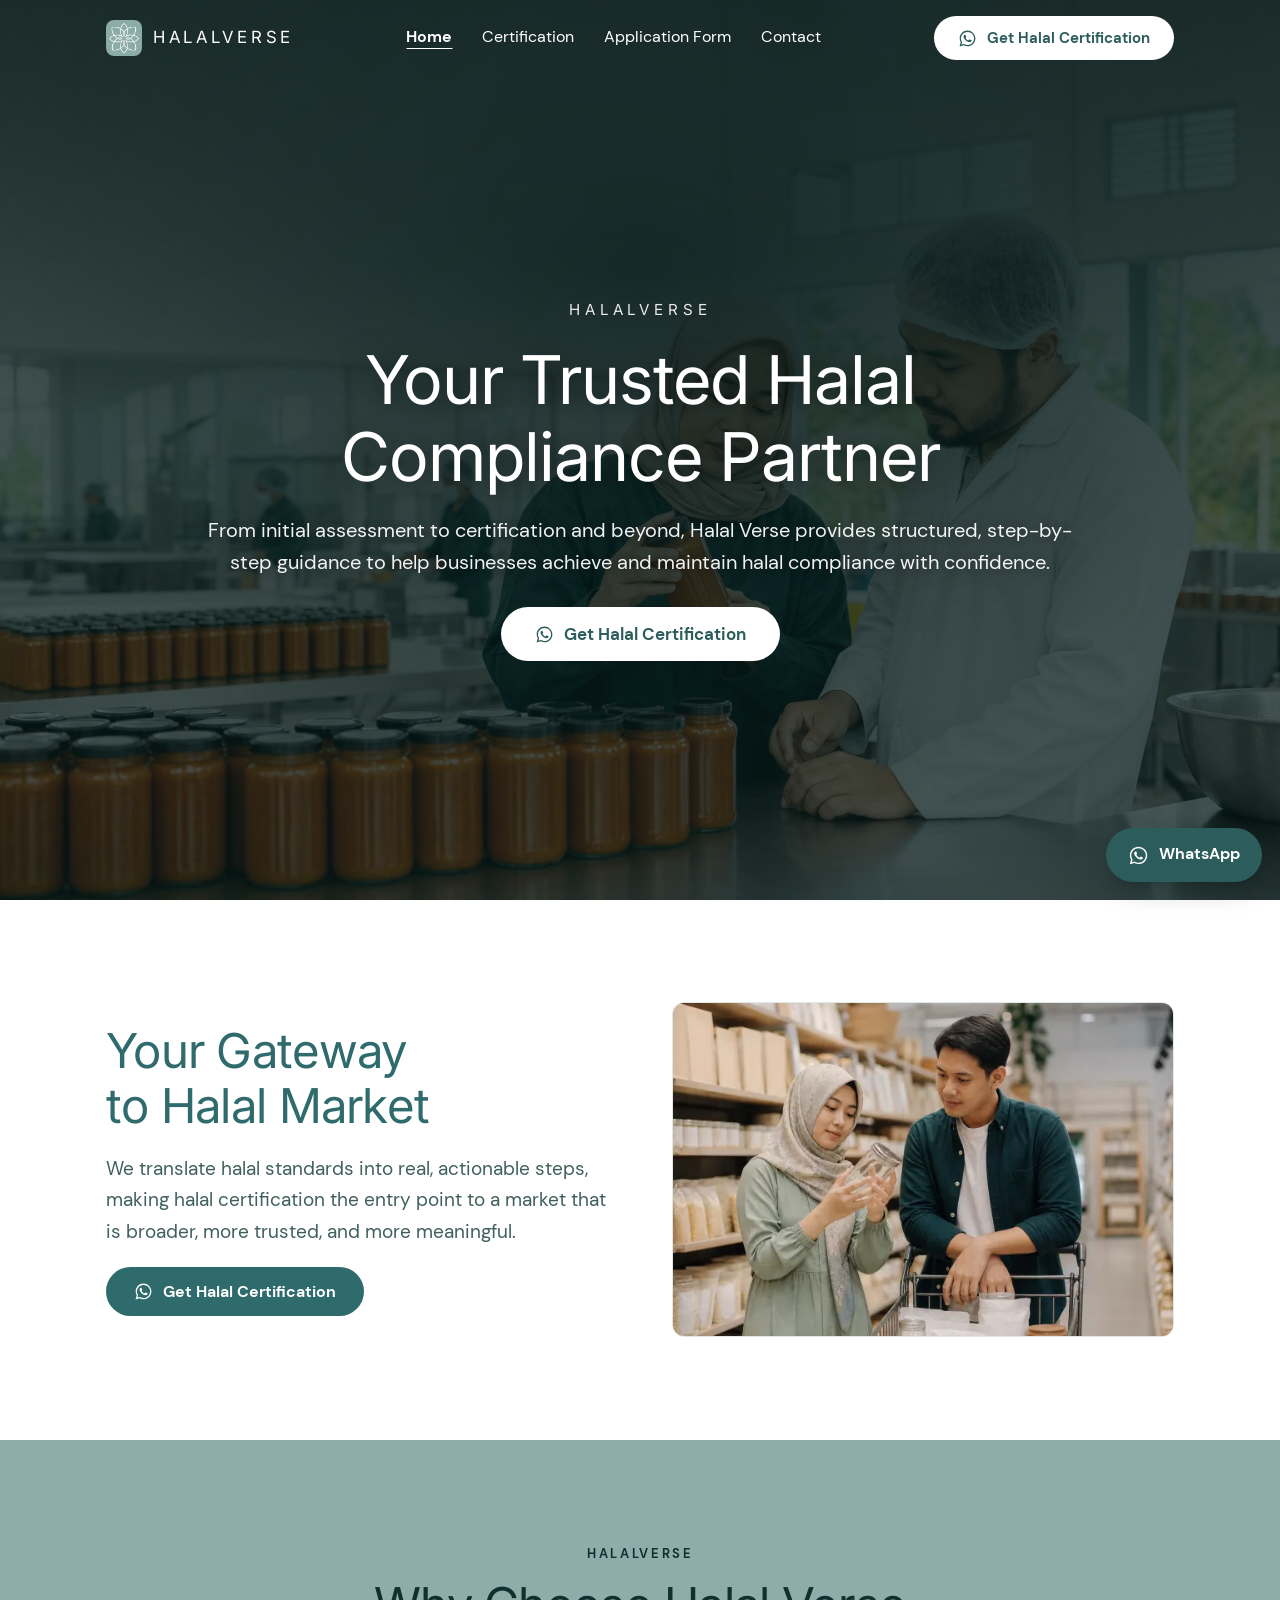
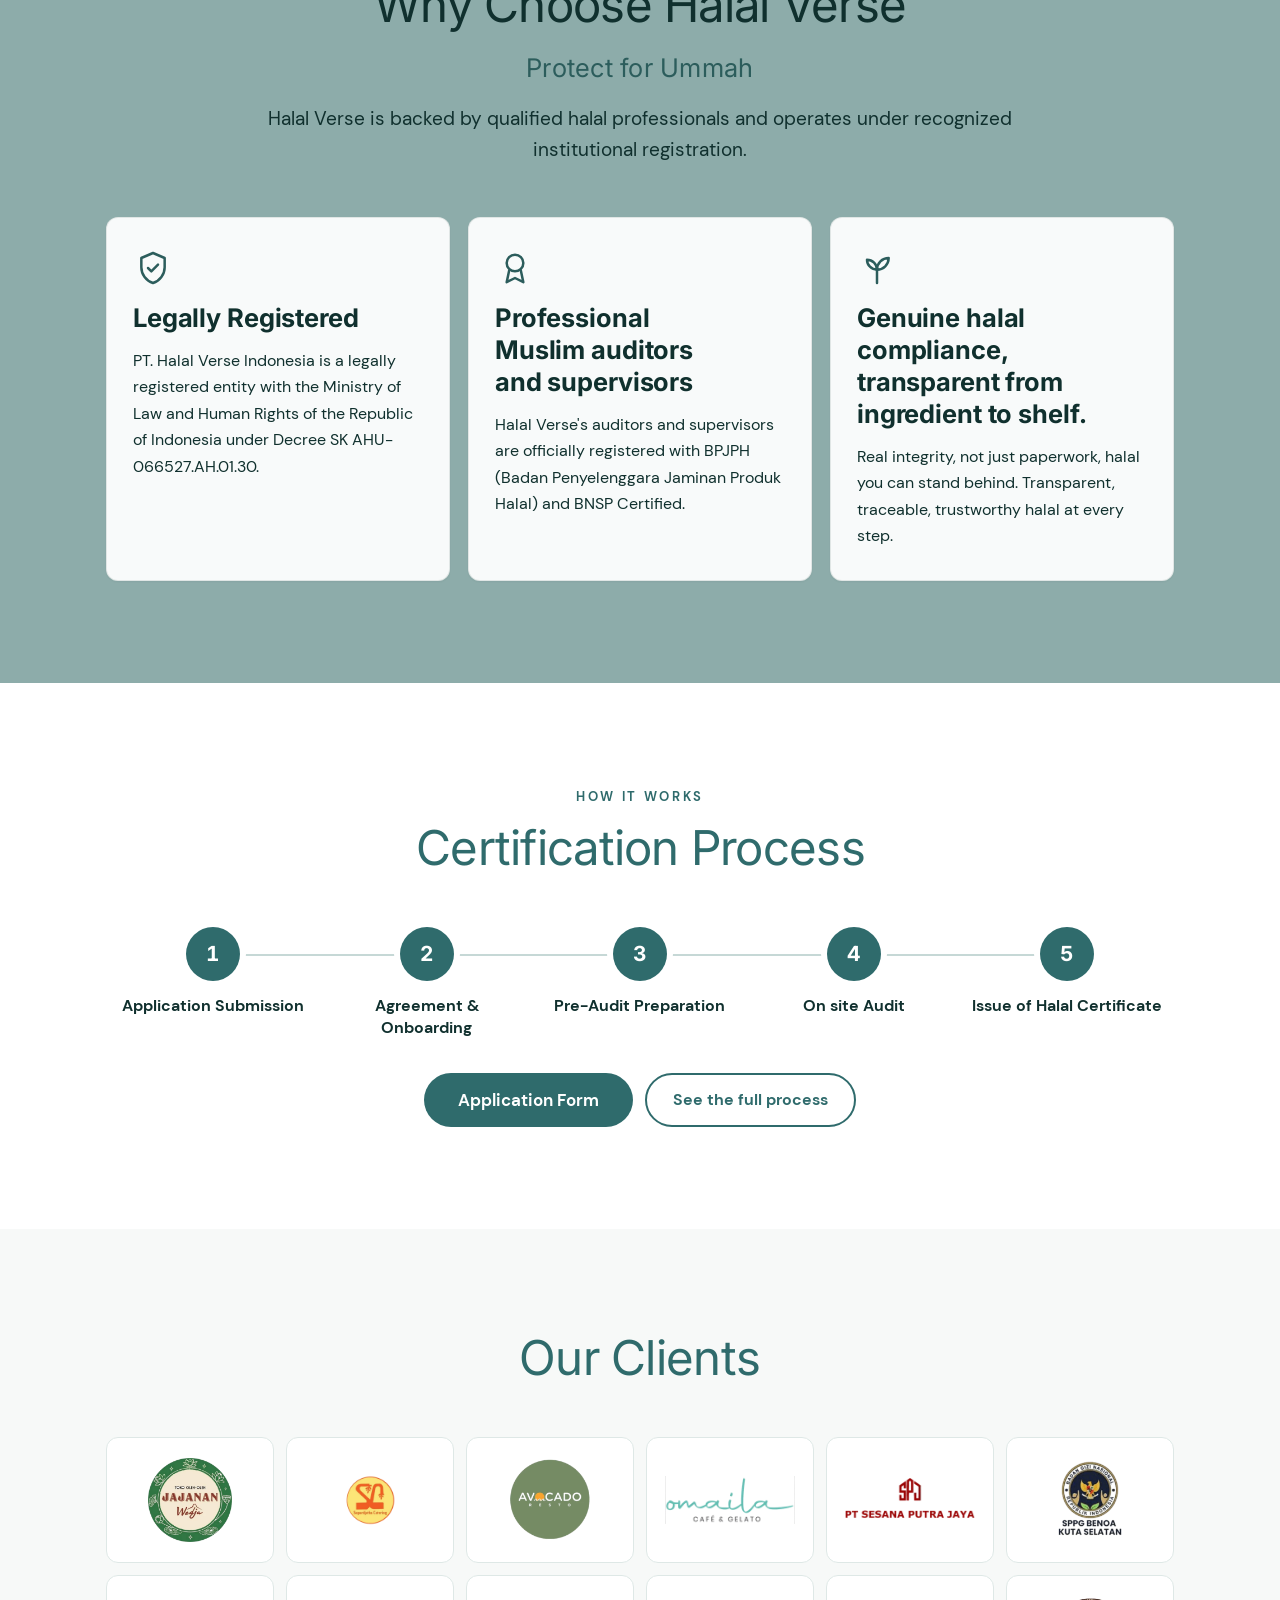
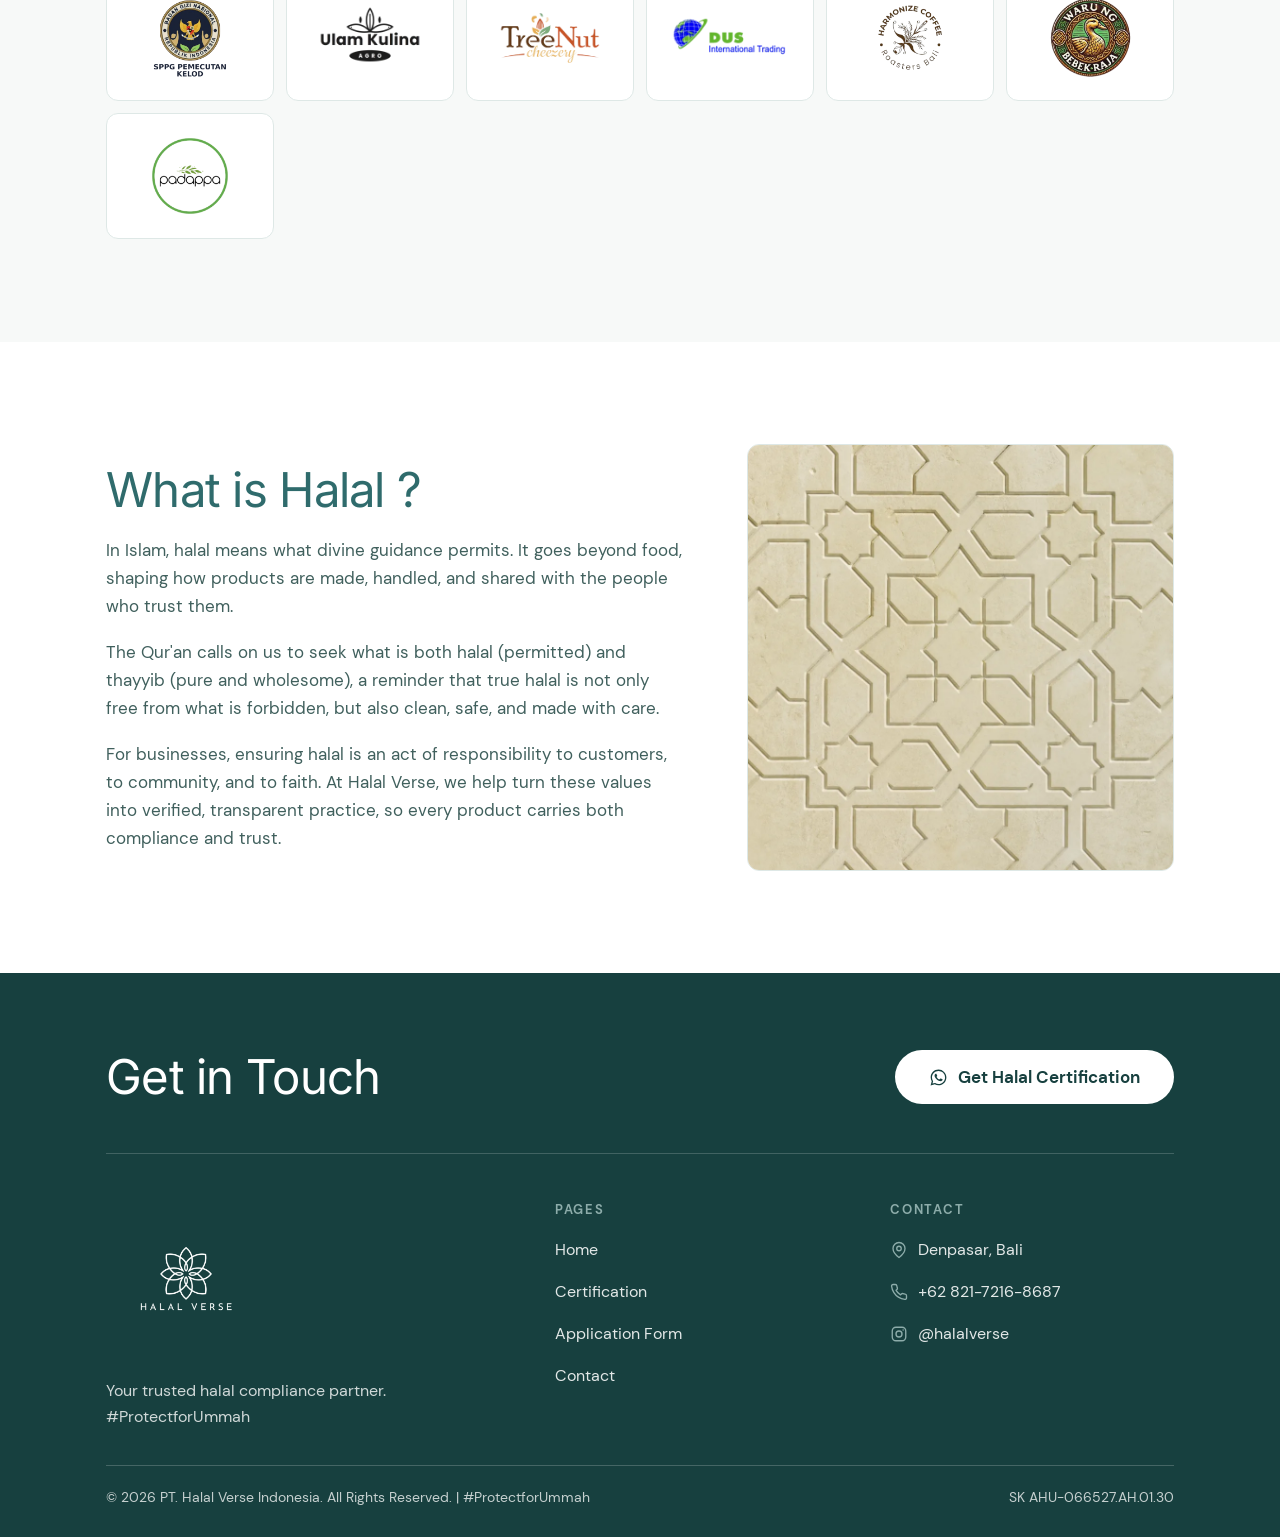
==== index.html @ e1d4a120 "Halal Verse Indonesia — rebuilt static site Konten verbatim dari situs live lama. Layout, aksesibili" ====
<!doctype html>
<html lang="en">
<head>
  <meta charset="utf-8" />
  <meta name="viewport" content="width=device-width, initial-scale=1" />
  <title>Halal Verse Indonesia — Your Trusted Halal Compliance Partner</title>
  <meta name="description" content="From initial assessment to certification and beyond, Halal Verse provides structured, step-by-step guidance to help businesses achieve and maintain halal compliance with confidence." />
  <link rel="canonical" href="https://halalverseindonesia.com/" />

  <meta property="og:type" content="website" />
  <meta property="og:site_name" content="Halal Verse Indonesia" />
  <meta property="og:title" content="Halal Verse Indonesia — Your Trusted Halal Compliance Partner" />
  <meta property="og:description" content="From initial assessment to certification and beyond, Halal Verse provides structured, step-by-step guidance to help businesses achieve and maintain halal compliance with confidence." />
  <meta property="og:url" content="https://halalverseindonesia.com/" />
  <meta property="og:image" content="https://halalverseindonesia.com/assets/img/hero-bg.webp" />
  <meta name="twitter:card" content="summary_large_image" />

  <link rel="icon" href="/assets/img/favicon-32.png" sizes="32x32" />
  <link rel="apple-touch-icon" href="/assets/img/apple-touch-icon.png" />
  <meta name="theme-color" content="#2C5D5C" />

  <link rel="preload" as="image" href="/assets/img/hero-bg.webp" imagesrcset="/assets/img/hero-bg-900.webp 900w, /assets/img/hero-bg.webp 1536w" fetchpriority="high" />
  <link rel="preload" href="/assets/fonts/hv-display-400.woff2" as="font" type="font/woff2" crossorigin />
  <link rel="preload" href="/assets/fonts/hv-text-400.woff2" as="font" type="font/woff2" crossorigin />
  <link rel="stylesheet" href="/assets/css/site.css" />
  <script>document.documentElement.classList.add("js");</script>

<script type="application/ld+json">{"@context":"https://schema.org","@type":["Organization","LocalBusiness"],"@id":"https://halalverseindonesia.com/#organization","name":"PT. Halal Verse Indonesia","alternateName":"Halal Verse","url":"https://halalverseindonesia.com/","logo":"https://halalverseindonesia.com/assets/img/logo-mark.webp","description":"Halal Verse guides businesses through the entire halal certification journey, from initial readiness assessment to certification and beyond. Based in Denpasar, Bali.","telephone":"+6282172168687","address":{"@type":"PostalAddress","streetAddress":"Jalan Gunung Talang No. B7","addressLocality":"Denpasar","addressRegion":"Bali","addressCountry":"ID"},"areaServed":[{"@type":"AdministrativeArea","name":"Bali"},{"@type":"Country","name":"Indonesia"}],"sameAs":["https://www.instagram.com/halalverse/"]}</script>
  <script>
    /* Old Canva links used #page-XXXX fragments that were shared on WhatsApp
       and Instagram. Map them to the new URLs so they still land correctly. */
    (function () {
      var map = {
        "#page-PBjKvH21SxH5wyqy": "/certification/",
        "#page-PBTKGfkWPPZC2MLH": "/application-form/",
        "#page-PBRG9LKCcCNdkJbB": "/contact/"
      };
      var to = map[window.location.hash];
      if (to) window.location.replace(to);
    })();
  </script>
</head>
<body class="has-hero">
  <a class="skip-link" href="#main">Skip to content</a>
<header class="site-header site-header--over" id="site-header">
    <div class="wrap site-header__inner">
      <a class="brand" href="/" aria-label="Halal Verse Indonesia — home">
        <img class="brand__mark" src="/assets/img/logo-mark.webp" width="36" height="36" alt="" />
        <span class="brand__name">Halalverse</span>
      </a>

      <button class="nav-toggle" type="button" aria-expanded="false" aria-controls="main-nav">
        <svg viewBox="0 0 24 24" fill="none" stroke="currentColor" stroke-width="2" stroke-linecap="round" aria-hidden="true"><path d="M4 7h16M4 12h16M4 17h16"/></svg><span>Menu</span>
      </button>

      <nav class="nav" id="main-nav" aria-label="Main navigation" data-open="false">
          <a href="/" aria-current="page">Home</a>
          <a href="/certification/">Certification</a>
          <a href="/application-form/">Application Form</a>
          <a href="/contact/">Contact</a>
        <a class="btn btn--primary nav__cta" href="https://wa.me/6282172168687?text=Hello%20Halal%20Verse%2C%20I%20would%20like%20to%20ask%20about%20halal%20certification." target="_blank" rel="noopener" data-where="mobile-menu"><svg class="i-wa" viewBox="0 0 24 24" fill="currentColor" aria-hidden="true"><path d="M12.04 2C6.58 2 2.13 6.45 2.13 11.91c0 1.75.46 3.45 1.32 4.95L2 22l5.25-1.38a9.9 9.9 0 0 0 4.79 1.22h.01c5.46 0 9.91-4.45 9.91-9.91 0-2.65-1.03-5.14-2.9-7.01A9.82 9.82 0 0 0 12.04 2Zm0 18.15h-.01a8.2 8.2 0 0 1-4.19-1.15l-.3-.18-3.12.82.83-3.04-.2-.31a8.19 8.19 0 0 1-1.26-4.38c0-4.54 3.7-8.23 8.25-8.23 2.2 0 4.27.86 5.83 2.41a8.18 8.18 0 0 1 2.41 5.83c0 4.54-3.7 8.23-8.24 8.23Zm4.52-6.16c-.25-.12-1.47-.72-1.69-.81-.23-.08-.39-.12-.56.13-.16.24-.64.8-.78.97-.14.16-.29.18-.53.06-.25-.12-1.05-.39-1.99-1.23-.74-.66-1.23-1.47-1.38-1.72-.14-.25-.01-.38.11-.5.11-.11.25-.29.37-.43.12-.15.16-.25.25-.41.08-.17.04-.31-.02-.43-.06-.12-.56-1.34-.76-1.84-.2-.48-.4-.41-.56-.42h-.47c-.17 0-.43.06-.66.31-.23.25-.86.85-.86 2.06s.89 2.39 1.01 2.56c.12.16 1.74 2.66 4.22 3.73.59.25 1.05.4 1.41.52.59.19 1.13.16 1.56.1.48-.07 1.47-.6 1.68-1.18.21-.58.21-1.08.14-1.18-.06-.11-.22-.17-.47-.29Z"/></svg> Get Halal Certification</a>
      </nav>

      <a class="btn btn--primary header-cta" href="https://wa.me/6282172168687?text=Hello%20Halal%20Verse%2C%20I%20would%20like%20to%20ask%20about%20halal%20certification." target="_blank" rel="noopener" data-where="header"><svg class="i-wa" viewBox="0 0 24 24" fill="currentColor" aria-hidden="true"><path d="M12.04 2C6.58 2 2.13 6.45 2.13 11.91c0 1.75.46 3.45 1.32 4.95L2 22l5.25-1.38a9.9 9.9 0 0 0 4.79 1.22h.01c5.46 0 9.91-4.45 9.91-9.91 0-2.65-1.03-5.14-2.9-7.01A9.82 9.82 0 0 0 12.04 2Zm0 18.15h-.01a8.2 8.2 0 0 1-4.19-1.15l-.3-.18-3.12.82.83-3.04-.2-.31a8.19 8.19 0 0 1-1.26-4.38c0-4.54 3.7-8.23 8.25-8.23 2.2 0 4.27.86 5.83 2.41a8.18 8.18 0 0 1 2.41 5.83c0 4.54-3.7 8.23-8.24 8.23Zm4.52-6.16c-.25-.12-1.47-.72-1.69-.81-.23-.08-.39-.12-.56.13-.16.24-.64.8-.78.97-.14.16-.29.18-.53.06-.25-.12-1.05-.39-1.99-1.23-.74-.66-1.23-1.47-1.38-1.72-.14-.25-.01-.38.11-.5.11-.11.25-.29.37-.43.12-.15.16-.25.25-.41.08-.17.04-.31-.02-.43-.06-.12-.56-1.34-.76-1.84-.2-.48-.4-.41-.56-.42h-.47c-.17 0-.43.06-.66.31-.23.25-.86.85-.86 2.06s.89 2.39 1.01 2.56c.12.16 1.74 2.66 4.22 3.73.59.25 1.05.4 1.41.52.59.19 1.13.16 1.56.1.48-.07 1.47-.6 1.68-1.18.21-.58.21-1.08.14-1.18-.06-.11-.22-.17-.47-.29Z"/></svg> Get Halal Certification</a>
    </div>
  </header>

  <main id="main">
<section class="hero" id="hero">
      <div class="hero__bg" aria-hidden="true"></div>
      <div class="hero__scrim" aria-hidden="true"></div>
      <p class="sr-only">Photograph: a Halal Verse supervisor and an auditor inspecting a jar of sauce on the line in a food production facility.</p>

      <div class="wrap hero__inner">
        <p class="hero__eyebrow">Halalverse</p>
        <h1>Your Trusted Halal<br />Compliance Partner</h1>
        <p class="hero__lede">From initial assessment to certification and beyond, Halal Verse provides structured, step-by-step guidance to help businesses achieve and maintain halal compliance with confidence.</p>
        <div class="btn-row hero__cta">
          <a class="btn btn--light btn--lg" href="https://wa.me/6282172168687?text=Hello%20Halal%20Verse%2C%20I%20would%20like%20to%20ask%20about%20halal%20certification." target="_blank" rel="noopener" data-where="hero"><svg class="i-wa" viewBox="0 0 24 24" fill="currentColor" aria-hidden="true"><path d="M12.04 2C6.58 2 2.13 6.45 2.13 11.91c0 1.75.46 3.45 1.32 4.95L2 22l5.25-1.38a9.9 9.9 0 0 0 4.79 1.22h.01c5.46 0 9.91-4.45 9.91-9.91 0-2.65-1.03-5.14-2.9-7.01A9.82 9.82 0 0 0 12.04 2Zm0 18.15h-.01a8.2 8.2 0 0 1-4.19-1.15l-.3-.18-3.12.82.83-3.04-.2-.31a8.19 8.19 0 0 1-1.26-4.38c0-4.54 3.7-8.23 8.25-8.23 2.2 0 4.27.86 5.83 2.41a8.18 8.18 0 0 1 2.41 5.83c0 4.54-3.7 8.23-8.24 8.23Zm4.52-6.16c-.25-.12-1.47-.72-1.69-.81-.23-.08-.39-.12-.56.13-.16.24-.64.8-.78.97-.14.16-.29.18-.53.06-.25-.12-1.05-.39-1.99-1.23-.74-.66-1.23-1.47-1.38-1.72-.14-.25-.01-.38.11-.5.11-.11.25-.29.37-.43.12-.15.16-.25.25-.41.08-.17.04-.31-.02-.43-.06-.12-.56-1.34-.76-1.84-.2-.48-.4-.41-.56-.42h-.47c-.17 0-.43.06-.66.31-.23.25-.86.85-.86 2.06s.89 2.39 1.01 2.56c.12.16 1.74 2.66 4.22 3.73.59.25 1.05.4 1.41.52.59.19 1.13.16 1.56.1.48-.07 1.47-.6 1.68-1.18.21-.58.21-1.08.14-1.18-.06-.11-.22-.17-.47-.29Z"/></svg> Get Halal Certification</a>
        </div>
      </div>

    </section>

    <section class="section gateway" id="gateway">
      <div class="wrap gateway__grid">
        <div class="gateway__copy">
          <h2>Your Gateway to Halal Market</h2>
          <p class="lede">We translate halal standards into real, actionable steps, making halal certification the entry point to a market that is broader, more trusted, and more meaningful.</p>
          <div class="btn-row">
            <a class="btn btn--primary" href="https://wa.me/6282172168687?text=Hello%20Halal%20Verse%2C%20I%20would%20like%20to%20ask%20about%20halal%20certification." target="_blank" rel="noopener" data-where="gateway"><svg class="i-wa" viewBox="0 0 24 24" fill="currentColor" aria-hidden="true"><path d="M12.04 2C6.58 2 2.13 6.45 2.13 11.91c0 1.75.46 3.45 1.32 4.95L2 22l5.25-1.38a9.9 9.9 0 0 0 4.79 1.22h.01c5.46 0 9.91-4.45 9.91-9.91 0-2.65-1.03-5.14-2.9-7.01A9.82 9.82 0 0 0 12.04 2Zm0 18.15h-.01a8.2 8.2 0 0 1-4.19-1.15l-.3-.18-3.12.82.83-3.04-.2-.31a8.19 8.19 0 0 1-1.26-4.38c0-4.54 3.7-8.23 8.25-8.23 2.2 0 4.27.86 5.83 2.41a8.18 8.18 0 0 1 2.41 5.83c0 4.54-3.7 8.23-8.24 8.23Zm4.52-6.16c-.25-.12-1.47-.72-1.69-.81-.23-.08-.39-.12-.56.13-.16.24-.64.8-.78.97-.14.16-.29.18-.53.06-.25-.12-1.05-.39-1.99-1.23-.74-.66-1.23-1.47-1.38-1.72-.14-.25-.01-.38.11-.5.11-.11.25-.29.37-.43.12-.15.16-.25.25-.41.08-.17.04-.31-.02-.43-.06-.12-.56-1.34-.76-1.84-.2-.48-.4-.41-.56-.42h-.47c-.17 0-.43.06-.66.31-.23.25-.86.85-.86 2.06s.89 2.39 1.01 2.56c.12.16 1.74 2.66 4.22 3.73.59.25 1.05.4 1.41.52.59.19 1.13.16 1.56.1.48-.07 1.47-.6 1.68-1.18.21-.58.21-1.08.14-1.18-.06-.11-.22-.17-.47-.29Z"/></svg> Get Halal Certification</a>
          </div>
        </div>
        <div class="gateway__media">
          <img src="/assets/img/market-1200.webp"
               srcset="/assets/img/market-600.webp 600w, /assets/img/market-1200.webp 1200w"
               sizes="(max-width: 860px) 92vw, 46vw"
               width="1200" height="801" loading="lazy"
               alt="A couple in a grocery aisle turning a jar over to check it before buying" />
        </div>
      </div>
    </section>

    <section class="section section--sage why" id="why">
      <div class="wrap">
        <div class="sec-head sec-head--center">
          <p class="eyebrow">Halalverse</p>
          <h2>Why Choose Halal Verse</h2>
          <p class="why__tagline">Protect for Ummah</p>
          <p class="lede">Halal Verse is backed by qualified halal professionals and operates under recognized institutional registration.</p>
        </div>

        <div class="cards cards--3">
          <article class="card">
            <svg class="c-icon" viewBox="0 0 24 24" fill="none" stroke="currentColor" stroke-width="1.5" stroke-linecap="round" stroke-linejoin="round" aria-hidden="true"><path d="M12 3 5 6v5.5c0 4.3 2.9 8.3 7 9.5 4.1-1.2 7-5.2 7-9.5V6l-7-3Z"/><path d="m9 12 2 2 4-4"/></svg>
            <h3>Legally Registered</h3>
            <p>PT. Halal Verse Indonesia is a legally registered entity with the Ministry of Law and Human Rights of the Republic of Indonesia under Decree SK AHU-066527.AH.01.30.</p>
          </article>
          <article class="card">
            <svg class="c-icon" viewBox="0 0 24 24" fill="none" stroke="currentColor" stroke-width="1.5" stroke-linecap="round" stroke-linejoin="round" aria-hidden="true"><circle cx="12" cy="9" r="5"/><path d="m8.5 13.5-1.5 7 5-2.5 5 2.5-1.5-7"/></svg>
            <h3>Professional Muslim auditors and supervisors</h3>
            <p>Halal Verse's auditors and supervisors are officially registered with BPJPH (Badan Penyelenggara Jaminan Produk Halal) and BNSP Certified.</p>
          </article>
          <article class="card">
            <svg class="c-icon" viewBox="0 0 24 24" fill="none" stroke="currentColor" stroke-width="1.5" stroke-linecap="round" stroke-linejoin="round" aria-hidden="true"><path d="M12 21v-8"/><path d="M12 13c0-3.3-2.7-6-6-6 0 3.3 2.7 6 6 6Z"/><path d="M12 13c0-3.9 3.1-7 7-7 0 3.9-3.1 7-7 7Z"/></svg>
            <h3>Genuine halal compliance, transparent from ingredient to shelf.</h3>
            <p>Real integrity, not just paperwork, halal you can stand behind. Transparent, traceable, trustworthy halal at every step.</p>
          </article>
        </div>
      </div>
    </section>

    <section class="section process" id="process">
      <div class="wrap">
        <div class="sec-head sec-head--center">
          <p class="eyebrow">How it works</p>
          <h2>Certification Process</h2>
        </div>

        <ol class="track">
          <li class="track__item">
            <span class="track__n">1</span>
            <span class="track__label">Application Submission</span>
          </li>
          <li class="track__item">
            <span class="track__n">2</span>
            <span class="track__label">Agreement &amp; Onboarding</span>
          </li>
          <li class="track__item">
            <span class="track__n">3</span>
            <span class="track__label">Pre-Audit Preparation</span>
          </li>
          <li class="track__item">
            <span class="track__n">4</span>
            <span class="track__label">On site Audit</span>
          </li>
          <li class="track__item">
            <span class="track__n">5</span>
            <span class="track__label">Issue of Halal Certificate</span>
          </li>
        </ol>

        <div class="btn-row btn-row--center">
          <a class="btn btn--primary btn--lg" href="/application-form/">Application Form</a>
          <a class="btn btn--ghost" href="/certification/">See the full process</a>
        </div>
      </div>
    </section>

    <section class="section section--warm clients" id="clients">
      <div class="wrap">
        <div class="sec-head sec-head--center">
          <h2>Our Clients</h2>
        </div>
        <ul class="logo-grid">
          <li class="logo-cell"><img src="/assets/img/clients/jajanan-wedja.webp" width="150" height="112" loading="lazy" alt="Jajanan Wedja, Halal Verse client" /></li>
          <li class="logo-cell"><img src="/assets/img/clients/supardjatha-catering.webp" width="150" height="112" loading="lazy" alt="Supardjatha Catering, Halal Verse client" /></li>
          <li class="logo-cell"><img src="/assets/img/clients/avocado-resto.webp" width="150" height="112" loading="lazy" alt="Avocado Resto, Halal Verse client" /></li>
          <li class="logo-cell"><img src="/assets/img/clients/omaila.webp" width="150" height="112" loading="lazy" alt="Omaila Café &amp; Gelato, Halal Verse client" /></li>
          <li class="logo-cell"><img src="/assets/img/clients/sesana-putra-jaya.webp" width="150" height="112" loading="lazy" alt="PT Sesana Putra Jaya, Halal Verse client" /></li>
          <li class="logo-cell"><img src="/assets/img/clients/sppg-benoa.webp" width="150" height="112" loading="lazy" alt="SPPG Benoa Kuta Selatan, Halal Verse client" /></li>
          <li class="logo-cell"><img src="/assets/img/clients/sppg-pemecutan-kelod.webp" width="150" height="112" loading="lazy" alt="SPPG Pemecutan Kelod, Halal Verse client" /></li>
          <li class="logo-cell"><img src="/assets/img/clients/ulam-kulina.webp" width="150" height="112" loading="lazy" alt="Ulam Kulina Agro, Halal Verse client" /></li>
          <li class="logo-cell"><img src="/assets/img/clients/treenut-cheezery.webp" width="150" height="112" loading="lazy" alt="TreeNut Cheezery, Halal Verse client" /></li>
          <li class="logo-cell"><img src="/assets/img/clients/dus-international.webp" width="150" height="112" loading="lazy" alt="DUS International Trading, Halal Verse client" /></li>
          <li class="logo-cell"><img src="/assets/img/clients/harmonize-coffee.webp" width="150" height="112" loading="lazy" alt="Harmonize Coffee Roasters Bali, Halal Verse client" /></li>
          <li class="logo-cell"><img src="/assets/img/clients/warung-bebek-raja.webp" width="150" height="112" loading="lazy" alt="Warung Bebek Raja, Halal Verse client" /></li>
          <li class="logo-cell"><img src="/assets/img/clients/padappa.webp" width="150" height="112" loading="lazy" alt="Padappa, Halal Verse client" /></li>
        </ul>
      </div>
    </section>

    <section class="section halal" id="what-is-halal">
      <div class="wrap halal__grid">
        <div class="halal__copy">
          <h2>What is Halal&nbsp;?</h2>
          <p>In Islam, halal means what divine guidance permits. It goes beyond food, shaping how products are made, handled, and shared with the people who trust them.</p>
          <p>The Qur'an calls on us to seek what is both halal (permitted) and thayyib (pure and wholesome), a reminder that true halal is not only free from what is forbidden, but also clean, safe, and made with care.</p>
          <p>For businesses, ensuring halal is an act of responsibility to customers, to community, and to faith. At Halal Verse, we help turn these values into verified, transparent practice, so every product carries both compliance and trust.</p>
        </div>
        <div class="halal__pattern">
          <img src="/assets/img/halal-panel.webp" width="900" height="900" loading="lazy"
               alt="Islamic geometric pattern of interlacing eight-pointed stars carved in pale limestone" />
        </div>
      </div>
    </section>
  </main>

<footer class="site-footer">
    <div class="wrap">
      <div class="footer-cta">
        <h2>Get in Touch</h2>
        <a class="btn btn--light btn--lg" href="https://wa.me/6282172168687?text=Hello%20Halal%20Verse%2C%20I%20would%20like%20to%20ask%20about%20halal%20certification." target="_blank" rel="noopener" data-where="footer-cta"><svg class="i-wa" viewBox="0 0 24 24" fill="currentColor" aria-hidden="true"><path d="M12.04 2C6.58 2 2.13 6.45 2.13 11.91c0 1.75.46 3.45 1.32 4.95L2 22l5.25-1.38a9.9 9.9 0 0 0 4.79 1.22h.01c5.46 0 9.91-4.45 9.91-9.91 0-2.65-1.03-5.14-2.9-7.01A9.82 9.82 0 0 0 12.04 2Zm0 18.15h-.01a8.2 8.2 0 0 1-4.19-1.15l-.3-.18-3.12.82.83-3.04-.2-.31a8.19 8.19 0 0 1-1.26-4.38c0-4.54 3.7-8.23 8.25-8.23 2.2 0 4.27.86 5.83 2.41a8.18 8.18 0 0 1 2.41 5.83c0 4.54-3.7 8.23-8.24 8.23Zm4.52-6.16c-.25-.12-1.47-.72-1.69-.81-.23-.08-.39-.12-.56.13-.16.24-.64.8-.78.97-.14.16-.29.18-.53.06-.25-.12-1.05-.39-1.99-1.23-.74-.66-1.23-1.47-1.38-1.72-.14-.25-.01-.38.11-.5.11-.11.25-.29.37-.43.12-.15.16-.25.25-.41.08-.17.04-.31-.02-.43-.06-.12-.56-1.34-.76-1.84-.2-.48-.4-.41-.56-.42h-.47c-.17 0-.43.06-.66.31-.23.25-.86.85-.86 2.06s.89 2.39 1.01 2.56c.12.16 1.74 2.66 4.22 3.73.59.25 1.05.4 1.41.52.59.19 1.13.16 1.56.1.48-.07 1.47-.6 1.68-1.18.21-.58.21-1.08.14-1.18-.06-.11-.22-.17-.47-.29Z"/></svg> Get Halal Certification</a>
      </div>

      <div class="footer-grid">
        <div class="footer-brand">
          <img src="/assets/img/logo-wordmark-light.webp" width="160" height="53" alt="Halal Verse Indonesia" loading="lazy" />
          <p>Your trusted halal compliance partner.<br />#ProtectforUmmah</p>
        </div>

        <nav class="footer-col" aria-label="Footer navigation">
          <h3>Pages</h3>
          <a href="/">Home</a>
          <a href="/certification/">Certification</a>
          <a href="/application-form/">Application Form</a>
          <a href="/contact/">Contact</a>
        </nav>

        <div class="footer-col footer-col--contact">
          <h3>Contact</h3>
          <a href="https://www.google.com/maps/search/?api=1&amp;query=Jalan%20Gunung%20Talang%20No.%20B7%2C%20Denpasar%2C%20Bali" target="_blank" rel="noopener"><svg viewBox="0 0 24 24" fill="none" stroke="currentColor" stroke-width="1.8" stroke-linecap="round" stroke-linejoin="round" aria-hidden="true"><path d="M20 10c0 6-8 12-8 12s-8-6-8-12a8 8 0 0 1 16 0Z"/><circle cx="12" cy="10" r="3"/></svg><span>Denpasar, Bali</span></a>
          <a href="https://wa.me/6282172168687?text=Hello%20Halal%20Verse%2C%20I%20would%20like%20to%20ask%20about%20halal%20certification." target="_blank" rel="noopener" data-where="footer"><svg viewBox="0 0 24 24" fill="none" stroke="currentColor" stroke-width="1.8" stroke-linecap="round" stroke-linejoin="round" aria-hidden="true"><path d="M22 16.9v3a2 2 0 0 1-2.2 2 19.8 19.8 0 0 1-8.6-3.1 19.5 19.5 0 0 1-6-6A19.8 19.8 0 0 1 2.1 4.2 2 2 0 0 1 4.1 2h3a2 2 0 0 1 2 1.7c.1 1 .3 1.9.7 2.8a2 2 0 0 1-.5 2.1L8.1 9.8a16 16 0 0 0 6 6l1.2-1.2a2 2 0 0 1 2.1-.5c.9.4 1.8.6 2.8.7a2 2 0 0 1 1.8 2.1Z"/></svg><span>+62 821-7216-8687</span></a>
          <a href="https://www.instagram.com/halalverse/" target="_blank" rel="noopener"><svg viewBox="0 0 24 24" fill="none" stroke="currentColor" stroke-width="1.8" aria-hidden="true"><rect x="3" y="3" width="18" height="18" rx="5"/><circle cx="12" cy="12" r="4"/><circle cx="17.5" cy="6.5" r="1" fill="currentColor" stroke="none"/></svg><span>@halalverse</span></a>
        </div>
      </div>

      <div class="footer-bottom">
        <span>© 2026 PT. Halal Verse Indonesia. All Rights Reserved. | #ProtectforUmmah</span>
        <span>SK AHU-066527.AH.01.30</span>
      </div>
    </div>
  </footer>

  <a class="wa-float" href="https://wa.me/6282172168687?text=Hello%20Halal%20Verse%2C%20I%20would%20like%20to%20ask%20about%20halal%20certification." target="_blank" rel="noopener" data-where="float" aria-label="Chat with Halal Verse on WhatsApp">
    <svg class="i-wa" viewBox="0 0 24 24" fill="currentColor" aria-hidden="true"><path d="M12.04 2C6.58 2 2.13 6.45 2.13 11.91c0 1.75.46 3.45 1.32 4.95L2 22l5.25-1.38a9.9 9.9 0 0 0 4.79 1.22h.01c5.46 0 9.91-4.45 9.91-9.91 0-2.65-1.03-5.14-2.9-7.01A9.82 9.82 0 0 0 12.04 2Zm0 18.15h-.01a8.2 8.2 0 0 1-4.19-1.15l-.3-.18-3.12.82.83-3.04-.2-.31a8.19 8.19 0 0 1-1.26-4.38c0-4.54 3.7-8.23 8.25-8.23 2.2 0 4.27.86 5.83 2.41a8.18 8.18 0 0 1 2.41 5.83c0 4.54-3.7 8.23-8.24 8.23Zm4.52-6.16c-.25-.12-1.47-.72-1.69-.81-.23-.08-.39-.12-.56.13-.16.24-.64.8-.78.97-.14.16-.29.18-.53.06-.25-.12-1.05-.39-1.99-1.23-.74-.66-1.23-1.47-1.38-1.72-.14-.25-.01-.38.11-.5.11-.11.25-.29.37-.43.12-.15.16-.25.25-.41.08-.17.04-.31-.02-.43-.06-.12-.56-1.34-.76-1.84-.2-.48-.4-.41-.56-.42h-.47c-.17 0-.43.06-.66.31-.23.25-.86.85-.86 2.06s.89 2.39 1.01 2.56c.12.16 1.74 2.66 4.22 3.73.59.25 1.05.4 1.41.52.59.19 1.13.16 1.56.1.48-.07 1.47-.6 1.68-1.18.21-.58.21-1.08.14-1.18-.06-.11-.22-.17-.47-.29Z"/></svg><span>WhatsApp</span>
  </a>
  <script src="/assets/js/site.js" defer></script>
</body>
</html>
---- assets/css/site.css ----
/* ============================================================
   Halal Verse Indonesia — design system
   Colours, type and imagery all come from the existing brand.
   Text values are darkened so they clear the WCAG AA threshold.
   ============================================================ */

/* ---------- Type: the site's own faces, subset to Latin,
              converted woff -> woff2 (3.7 MB -> 132 KB) ---------- */

@font-face {
  font-family: "HV Display";
  src: url("../fonts/hv-display-400.woff2") format("woff2");
  font-weight: 400; font-style: normal; font-display: swap;
}
@font-face {
  font-family: "HV Display";
  src: url("../fonts/hv-display-700.woff2") format("woff2");
  font-weight: 700; font-style: normal; font-display: swap;
}
@font-face {
  font-family: "HV Text";
  src: url("../fonts/hv-text-400.woff2") format("woff2");
  font-weight: 400; font-style: normal; font-display: swap;
}
@font-face {
  font-family: "HV Text";
  src: url("../fonts/hv-text-700.woff2") format("woff2");
  font-weight: 700; font-style: normal; font-display: swap;
}

/* ---------- Tokens ---------- */

:root {
  --sage:        #8DACAA;
  --sage-soft:   #E7EEED;
  --sage-line:   #C6D8D6;
  --teal:        #588D8F;

  --teal-ink:    #2F6B6C;
  --teal-deep:   #2C5D5C;
  --teal-night:  #17403F;
  --ink:         #10302E;
  --ink-soft:    #40605D;
  --ink-faint:   #6C8582;

  --paper:       #FFFFFF;
  --paper-warm:  #F7F9F8;
  --line:        #DEE8E6;
  --danger:      #9C2F33;

  --wrap:        1180px;
  --gutter:      clamp(20px, 5vw, 56px);
  --radius:      12px;
  --pill:        999px;
  --header-h:    76px;

  --shadow-sm: 0 1px 2px rgba(16, 48, 46, .05);
  --shadow-md: 0 2px 4px rgba(16, 48, 46, .05), 0 14px 32px -20px rgba(16, 48, 46, .38);

  --step-0: 1.0625rem;
  --step-1: 1.1875rem;
  --step-2: clamp(1.35rem, 1.1rem + .9vw, 1.6rem);
  --step-3: clamp(1.7rem, 1.3rem + 1.6vw, 2.3rem);
  --step-4: clamp(2rem, 1.45rem + 2.5vw, 3rem);
  --step-5: clamp(2.4rem, 1.5rem + 4vw, 4.2rem);
}

/* ---------- Base ---------- */

*, *::before, *::after { box-sizing: border-box; }
[hidden] { display: none !important; }

html { -webkit-text-size-adjust: 100%; scroll-behavior: smooth; }
@media (prefers-reduced-motion: reduce) {
  html { scroll-behavior: auto; }
  *, *::before, *::after {
    animation-duration: .01ms !important; animation-iteration-count: 1 !important;
    transition-duration: .01ms !important;
  }
}

body {
  margin: 0;
  background: var(--paper);
  color: var(--ink);
  font-family: "HV Text", "Segoe UI", system-ui, -apple-system, Arial, sans-serif;
  font-size: var(--step-0);
  line-height: 1.65;
  -webkit-font-smoothing: antialiased;
  overflow-x: hidden;
}

h1, h2, h3, h4 {
  font-family: "HV Display", "HV Text", Georgia, serif;
  font-weight: 400;
  line-height: 1.14;
  letter-spacing: -.015em;
  text-wrap: balance;
  margin: 0;
  color: var(--teal-ink);
}
h1 { font-size: var(--step-5); }
h2 { font-size: var(--step-4); }
h3 { font-size: var(--step-2); font-weight: 700; letter-spacing: -.005em; line-height: 1.25; }
h4 { font-size: var(--step-1); font-weight: 700; letter-spacing: 0; line-height: 1.35; }

p { margin: 0; max-width: 62ch; }
a { color: var(--teal-ink); text-underline-offset: 3px; text-decoration-thickness: 1px; }
a:hover { color: var(--ink); }

:focus-visible { outline: 3px solid var(--teal-ink); outline-offset: 3px; border-radius: 4px; }
.site-header--over :focus-visible,
.section--deep :focus-visible,
.hero :focus-visible { outline-color: #fff; }

img { max-width: 100%; height: auto; display: block; }
ul, ol { margin: 0; padding-left: 1.25em; }
li + li { margin-top: .35em; }

.skip-link {
  position: absolute; left: -9999px; top: 0; z-index: 200;
  background: var(--teal-deep); color: #fff; padding: 12px 18px;
  border-radius: 0 0 var(--radius) 0;
}
.skip-link:focus { left: 0; }

.sr-only {
  position: absolute; width: 1px; height: 1px; padding: 0; margin: -1px;
  overflow: hidden; clip: rect(0 0 0 0); white-space: nowrap; border: 0;
}

/* ---------- Layout ---------- */

.wrap { width: 100%; max-width: var(--wrap); margin-inline: auto; padding-inline: var(--gutter); }

.section { padding-block: clamp(56px, 8vw, 108px); }
.section--warm { background: var(--paper-warm); }

.section--sage { background: var(--sage); color: var(--ink); }
.section--sage h2, .section--sage h3, .section--sage h4 { color: var(--ink); }
.section--sage a { color: var(--ink); }

.section--deep { background: var(--teal-deep); color: #fff; }
.section--deep h2, .section--deep h3, .section--deep h4 { color: #fff; }
.section--deep a { color: #fff; }

.sec-head { display: flex; flex-direction: column; gap: 14px; margin-bottom: clamp(30px, 4vw, 52px); max-width: 66ch; }
.sec-head--center { align-items: center; text-align: center; margin-inline: auto; }

.eyebrow {
  font-size: .83rem; font-weight: 700; letter-spacing: .2em;
  text-transform: uppercase; color: var(--teal-ink);
}
.section--sage .eyebrow { color: var(--ink); }
.section--deep .eyebrow { color: var(--sage); }

.lede { font-size: var(--step-1); color: var(--ink-soft); }
.section--sage .lede { color: var(--ink); }
.section--deep .lede { color: rgba(255,255,255,.86); }
.sec-head--center .lede { max-width: 58ch; }

.prose { display: flex; flex-direction: column; gap: 16px; max-width: 62ch; }

/* ---------- Buttons ---------- */

.btn {
  display: inline-flex; align-items: center; justify-content: center; gap: 10px;
  min-height: 48px; padding: 13px 26px;
  border-radius: var(--pill);
  font-family: "HV Text", system-ui, sans-serif; font-weight: 700; font-size: 1rem;
  line-height: 1.2; text-decoration: none; border: 2px solid transparent; cursor: pointer;
  transition: background-color .18s ease, color .18s ease, border-color .18s ease;
}
.btn--lg { min-height: 54px; padding: 15px 32px; font-size: 1.05rem; }

.btn--primary { background: var(--teal-ink); color: #fff; }
.btn--primary:hover { background: var(--ink); color: #fff; }

.btn--ghost { background: transparent; color: var(--teal-ink); border-color: var(--teal-ink); }
.btn--ghost:hover { background: var(--teal-ink); color: #fff; }

.btn--light { background: #fff; color: var(--teal-deep); }
.btn--light:hover { background: var(--sage); color: var(--ink); }

.btn--outline-light { background: transparent; color: #fff; border-color: rgba(255,255,255,.7); }
.btn--outline-light:hover { background: #fff; color: var(--teal-deep); }

.section--sage .btn--primary { background: var(--teal-deep); }
.section--sage .btn--ghost { color: var(--ink); border-color: var(--ink); }
.section--sage .btn--ghost:hover { background: var(--ink); color: #fff; }

/* Section link colours must never win over button colours */
.section--deep a.btn--light,
.section--sage a.btn--light { color: var(--teal-deep); }
.section--deep a.btn--light:hover,
.section--sage a.btn--light:hover { color: var(--ink); }

.section--deep a.btn--outline-light { color: #fff; }
.section--deep a.btn--outline-light:hover { color: var(--teal-deep); }

.section--sage a.btn--primary,
.section--deep a.btn--primary { color: #fff; }
.section--sage a.btn--primary:hover { color: #fff; }

.btn-row { display: flex; flex-wrap: wrap; gap: 12px; }
.btn-row--center { justify-content: center; }

.i-wa { width: 19px; height: 19px; flex: none; }

/* ---------- Header ---------- */

.site-header {
  position: sticky; top: 0; z-index: 90;
  background: rgba(255,255,255,.95);
  backdrop-filter: saturate(1.4) blur(10px);
  border-bottom: 1px solid var(--line);
  transition: background-color .25s ease, border-color .25s ease;
}

/* Transparent over the hero, solid once the page scrolls */
.site-header--over {
  position: fixed; left: 0; right: 0;
  background: transparent; border-bottom-color: transparent; backdrop-filter: none;
}
.site-header--over .nav a,
.site-header--over .brand__name,
.site-header--over .nav-toggle { color: #fff; }
.site-header--over .nav-toggle { border-color: rgba(255,255,255,.5); }
.site-header--over .header-cta { background: #fff; color: var(--teal-deep); }
.site-header--over .header-cta:hover { background: var(--sage); color: var(--ink); }

.site-header--over.is-stuck {
  background: rgba(255,255,255,.96);
  border-bottom-color: var(--line);
  backdrop-filter: saturate(1.4) blur(10px);
}
.site-header--over.is-stuck .nav a { color: var(--ink-soft); }
.site-header--over.is-stuck .brand__name { color: var(--teal-ink); }
.site-header--over.is-stuck .nav-toggle { color: var(--ink); border-color: var(--line); }
.site-header--over.is-stuck .header-cta { background: var(--teal-ink); color: #fff; }

.site-header__inner {
  display: flex; align-items: center; justify-content: space-between; gap: 20px;
  min-height: var(--header-h); position: relative;
}

.brand { display: flex; align-items: center; gap: 11px; text-decoration: none; flex: none; padding-block: 6px; }
.brand__mark { width: 36px; height: 36px; border-radius: 8px; }
.brand__name {
  font-family: "HV Display", serif; font-size: 1.05rem;
  letter-spacing: .22em; text-transform: uppercase; color: var(--teal-ink);
}

.nav { display: flex; align-items: center; gap: 2px; }
.nav a {
  padding: 9px 14px; border-radius: 8px; text-decoration: none;
  color: var(--ink-soft); font-size: .97rem; white-space: nowrap;
}
.nav a:hover { background: rgba(140,172,170,.22); }
.nav a[aria-current="page"] { font-weight: 700; color: var(--teal-ink); }
.site-header--over .nav a[aria-current="page"] { color: #fff; text-decoration: underline; text-underline-offset: 6px; }
.site-header--over.is-stuck .nav a[aria-current="page"] { color: var(--teal-ink); }

.header-cta { flex: none; min-height: 44px; padding: 10px 22px; font-size: .95rem; }
.nav__cta { display: none; }

.nav-toggle {
  display: none; align-items: center; gap: 9px; min-height: 44px; padding: 8px 14px;
  background: transparent; border: 1px solid var(--line); border-radius: 8px;
  font-family: inherit; font-size: .95rem; font-weight: 700; color: var(--ink); cursor: pointer;
}
.nav-toggle svg { width: 18px; height: 18px; }

@media (max-width: 1020px) {
  .nav-toggle { display: inline-flex; }
  .nav {
    display: none; position: absolute; top: 100%; left: 0; right: 0;
    flex-direction: column; align-items: stretch; gap: 2px;
    background: var(--paper); border-bottom: 1px solid var(--line);
    padding: 12px var(--gutter) 20px; box-shadow: var(--shadow-md);
    margin-inline: calc(var(--gutter) * -1);
  }
  .nav[data-open="true"] { display: flex; }
  .nav a { padding: 13px 12px; font-size: 1.05rem; color: var(--ink-soft) !important; }
  .nav a[aria-current="page"] { color: var(--teal-ink) !important; text-decoration: none; }
  .nav__cta { display: inline-flex; margin-top: 10px; color: #fff !important; }
  .header-cta { display: none; }
}

@media (max-width: 380px) {
  .brand__name { font-size: .92rem; letter-spacing: .14em; }
  .btn { padding: 12px 18px; font-size: .95rem; }
}

/* ---------- Hero: full-bleed ---------- */

.hero {
  position: relative;
  min-height: 100svh;
  display: flex;
  flex-direction: column;
  justify-content: center;
  overflow: hidden;
  isolation: isolate;
  padding-block: calc(var(--header-h) + clamp(40px, 8vh, 96px)) clamp(56px, 10vh, 120px);
}

.hero__bg {
  position: absolute; inset: 0; z-index: -3;
  background: var(--teal-night) url("../img/hero-bg.webp") center 40% / cover no-repeat;
}

/* Darkest where the headline sits, lighter over the people below it */
.hero__scrim {
  position: absolute; inset: 0; z-index: -2;
  background:
    radial-gradient(92% 66% at 50% 30%, rgba(6,26,25,.86) 0%, rgba(6,26,25,.62) 52%, rgba(6,26,25,.34) 100%),
    linear-gradient(180deg, rgba(6,26,25,.74) 0%, rgba(6,26,25,.42) 46%, rgba(6,26,25,.62) 100%);
}

.hero__inner {
  position: relative; z-index: 2;
  display: flex; flex-direction: column; align-items: center; gap: 20px;
  text-align: center; color: #fff;
}

.hero__eyebrow {
  font-family: "HV Display", serif; font-size: .95rem;
  letter-spacing: .32em; text-transform: uppercase; color: rgba(255,255,255,.9);
}

.hero h1 { color: #fff; max-width: 16ch; text-shadow: 0 2px 28px rgba(4,18,17,.55); }

.hero__lede {
  font-size: clamp(1.02rem, .95rem + .4vw, 1.22rem);
  color: rgba(255,255,255,.94);
  max-width: 62ch;
  text-shadow: 0 1px 16px rgba(4,18,17,.6);
}

.hero__cta { margin-top: 8px; }

@media (max-width: 900px) {
  .hero__bg { background-position: 58% 46%; }
}

@media (max-width: 560px) {
  .hero { min-height: 92svh; padding-block: calc(var(--header-h) + 40px) 64px; }
  .hero__bg { background-position: 62% 44%; }
  .hero__lede { font-size: 1.02rem; }
  .hero__scrim {
    background:
      radial-gradient(120% 62% at 50% 32%, rgba(6,26,25,.88) 0%, rgba(6,26,25,.66) 56%, rgba(6,26,25,.44) 100%),
      linear-gradient(180deg, rgba(6,26,25,.78) 0%, rgba(6,26,25,.5) 48%, rgba(6,26,25,.68) 100%);
  }
}

/* ---------- Gateway ---------- */

.gateway__grid {
  display: grid; grid-template-columns: minmax(0, 1fr) minmax(0, 1fr);
  gap: clamp(28px, 5vw, 64px); align-items: center;
}
.gateway__copy { display: flex; flex-direction: column; gap: 20px; }
.gateway__media {
  border-radius: var(--radius);
  overflow: hidden;
  background: var(--paper-warm);
  border: 1px solid var(--line);
}
.gateway__media img { width: 100%; aspect-ratio: 3 / 2; object-fit: cover; }
@media (max-width: 860px) {
  .gateway__grid { grid-template-columns: 1fr; }
  .gateway__media { order: -1; }
}

/* ---------- Why ---------- */

.why__tagline {
  font-family: "HV Display", serif; font-size: var(--step-2);
  color: var(--teal-deep); letter-spacing: .01em;
}

.cards { display: grid; gap: 18px; }
.cards--3 { grid-template-columns: repeat(auto-fit, minmax(min(100%, 280px), 1fr)); }

.card {
  background: rgba(255,255,255,.94);
  border: 1px solid rgba(16,48,46,.1);
  border-radius: var(--radius);
  padding: 30px 26px;
  display: flex; flex-direction: column; gap: 14px;
  box-shadow: var(--shadow-sm);
}
.card p { color: var(--ink-soft); font-size: 1rem; max-width: none; }
.section--sage .card p { color: var(--ink); }
.c-icon { width: 40px; height: 40px; color: var(--teal-deep); }

/* ---------- Process track ---------- */

.track {
  list-style: none; margin: 0; padding: 0;
  display: grid; grid-template-columns: repeat(5, minmax(0, 1fr)); gap: 0;
  position: relative;
}
.track::before {
  content: ""; position: absolute; left: 10%; right: 10%; top: 27px;
  height: 2px; background: var(--sage-line);
}
.track__item {
  margin: 0; display: flex; flex-direction: column; align-items: center; gap: 14px;
  text-align: center; padding-inline: 8px; position: relative;
}
.track__n {
  width: 54px; height: 54px; border-radius: 50%;
  display: grid; place-items: center;
  background: var(--teal-ink); color: #fff;
  font-family: "HV Display", serif; font-size: 1.3rem; font-weight: 700;
  font-variant-numeric: tabular-nums;
  box-shadow: 0 0 0 6px var(--paper);
}
.track__label { font-weight: 700; font-size: 1rem; line-height: 1.35; color: var(--ink); }

.process .btn-row { margin-top: 34px; }

@media (max-width: 900px) {
  .track { grid-template-columns: repeat(2, minmax(0, 1fr)); gap: 28px 16px; }
  .track::before { display: none; }
}
@media (max-width: 460px) {
  .track { grid-template-columns: 1fr; gap: 20px; }
  .track__item { flex-direction: row; align-items: center; gap: 16px; text-align: left; padding-inline: 0; }
  .track__n { width: 46px; height: 46px; font-size: 1.1rem; flex: none; box-shadow: none; }
}

/* ---------- Clients ---------- */

.logo-grid {
  list-style: none; padding: 0; margin: 0;
  display: grid; grid-template-columns: repeat(auto-fit, minmax(150px, 1fr)); gap: 12px;
}
.logo-grid li { margin: 0; }
.logo-cell {
  background: var(--paper); border: 1px solid var(--line); border-radius: var(--radius);
  aspect-ratio: 4 / 3; display: grid; place-items: center; padding: 18px;
}
.logo-cell img { max-height: 84px; width: auto; object-fit: contain; }

@media (max-width: 560px) {
  .logo-grid { grid-template-columns: repeat(2, minmax(0, 1fr)); gap: 10px; }
  .logo-cell { padding: 12px; }
  .logo-cell img { max-height: 64px; }
}

/* ---------- What is Halal ---------- */

.halal__grid {
  display: grid; grid-template-columns: minmax(0, 1.15fr) minmax(0, .85fr);
  gap: clamp(28px, 5vw, 64px); align-items: center;
}
.halal__copy { display: flex; flex-direction: column; gap: 18px; }
.halal__copy p { color: var(--ink-soft); }
.halal__pattern {
  border-radius: var(--radius);
  overflow: hidden;
  border: 1px solid var(--line);
  background: var(--paper-warm);
}
.halal__pattern img { width: 100%; aspect-ratio: 1 / 1; object-fit: cover; display: block; }

@media (max-width: 860px) {
  .halal__grid { grid-template-columns: 1fr; }
  .halal__pattern img { aspect-ratio: 16 / 9; }
}

/* ---------- Certification steps ---------- */

.steps { list-style: none; margin: 0; padding: 0; display: flex; flex-direction: column; gap: 0; }
.step {
  margin: 0;
  display: grid; grid-template-columns: 76px minmax(0, 1fr); gap: clamp(16px, 3vw, 34px);
  padding-block: 30px; border-top: 1px solid var(--line); align-items: start;
}
.step:first-child { border-top: none; padding-top: 0; }
.step__n {
  width: 58px; height: 58px; border-radius: 50%;
  display: grid; place-items: center;
  border: 2px solid var(--teal-ink); color: var(--teal-ink);
  font-family: "HV Display", serif; font-size: 1.4rem; font-weight: 700;
  font-variant-numeric: tabular-nums;
}
.step__body { display: flex; flex-direction: column; gap: 12px; }
.step__body h2 { font-size: var(--step-3); }
.step__body p, .step__body ul { color: var(--ink-soft); }
@media (max-width: 620px) {
  .step { grid-template-columns: 50px minmax(0, 1fr); gap: 16px; padding-block: 24px; }
  .step__n { width: 46px; height: 46px; font-size: 1.15rem; }
}

/* ---------- Gallery ---------- */

.gallery { display: grid; grid-template-columns: repeat(auto-fit, minmax(min(100%, 190px), 1fr)); gap: 12px; }
.gallery img { border-radius: var(--radius); aspect-ratio: 3 / 4; object-fit: cover; width: 100%; }
@media (max-width: 600px) { .gallery { grid-template-columns: repeat(2, minmax(0, 1fr)); gap: 10px; } }

/* ---------- FAQ ---------- */

.faq { display: flex; flex-direction: column; gap: 10px; max-width: 80ch; }
.faq details {
  background: rgba(255,255,255,.95); border: 1px solid rgba(16,48,46,.1);
  border-radius: var(--radius);
}
.faq summary {
  cursor: pointer; list-style: none; padding: 18px 22px;
  display: grid; grid-template-columns: 1fr 22px; gap: 14px; align-items: center;
  font-family: "HV Text", sans-serif; font-weight: 700; font-size: var(--step-1);
  line-height: 1.4; color: var(--ink);
}
.faq summary::-webkit-details-marker { display: none; }
.faq summary:hover { color: var(--teal-deep); }
.faq summary::after {
  content: ""; width: 13px; height: 13px; justify-self: end;
  border-right: 2px solid var(--teal-deep); border-bottom: 2px solid var(--teal-deep);
  transform: rotate(45deg) translate(-2px, -2px); transition: transform .18s ease;
}
.faq details[open] summary::after { transform: rotate(225deg) translate(-3px, -3px); }
.faq .faq__a { padding: 0 22px 20px; }
.faq .faq__a p { color: var(--ink); max-width: 72ch; }

@media (max-width: 420px) {
  .faq summary { padding: 16px 16px; font-size: 1.05rem; }
  .faq .faq__a { padding: 0 16px 18px; }
}

/* ---------- Page head ---------- */

.page-head {
  padding-block: clamp(40px, 6vw, 72px) clamp(24px, 3vw, 40px);
  background: var(--paper-warm); border-bottom: 1px solid var(--line);
}
.page-head .wrap { display: flex; flex-direction: column; gap: 14px; }
.crumbs { font-size: .92rem; color: var(--ink-faint); display: flex; flex-wrap: wrap; gap: 8px; }
.crumbs a, .crumbs span { display: inline-flex; align-items: center; min-height: 40px; }
.crumbs a { text-decoration: none; }
.crumbs a:hover { text-decoration: underline; }
.page-head .lede { max-width: 66ch; }

/* ---------- Forms ---------- */

.form-shell {
  display: grid; grid-template-columns: minmax(0, 1.25fr) minmax(0, .75fr);
  gap: clamp(24px, 4vw, 48px); align-items: start;
}
@media (max-width: 900px) { .form-shell { grid-template-columns: 1fr; } }

.form-card {
  background: var(--paper); border: 1px solid var(--line); border-radius: var(--radius);
  padding: clamp(22px, 3vw, 36px); box-shadow: var(--shadow-md);
  display: flex; flex-direction: column; gap: 22px;
}
.form-card > h2 { font-size: var(--step-3); }

form { display: flex; flex-direction: column; gap: 26px; }
fieldset { border: 0; padding: 0; margin: 0; display: flex; flex-direction: column; gap: 18px; }
legend {
  padding: 0; margin-bottom: 2px;
  font-family: "HV Display", serif; font-size: var(--step-2); color: var(--teal-ink);
}

.field { display: flex; flex-direction: column; gap: 7px; }
/* Label yang memakan dua baris tidak boleh menggeser kotak isiannya.
   align-items:end menyejajarkan kontrol, bukan label. */
.field-row { display: grid; grid-template-columns: repeat(auto-fit, minmax(min(100%, 220px), 1fr)); gap: 18px; align-items: end; }
.field-row .field { justify-content: end; }

label { font-weight: 700; font-size: .95rem; color: var(--ink); }
label .req { color: var(--danger); }
.hint { font-size: .88rem; color: var(--ink-faint); font-weight: 400; }

input[type="text"], input[type="tel"], input[type="email"], select, textarea {
  font-family: inherit; font-size: 1rem; color: var(--ink);
  background: var(--paper-warm); border: 1px solid var(--sage-line);
  border-radius: 8px; padding: 12px 14px; min-height: 48px; width: 100%;
}
textarea { min-height: 140px; resize: vertical; line-height: 1.55; }
input:focus, select:focus, textarea:focus { background: var(--paper); border-color: var(--teal-ink); }

.form-actions { display: flex; flex-wrap: wrap; align-items: center; gap: 14px; padding-top: 6px; border-top: 1px solid var(--line); }
.form-actions .hint { margin: 0; }
@media (max-width: 480px) { .form-actions .btn { width: 100%; } }

.form-aside { display: flex; flex-direction: column; gap: 18px; }
.aside-card {
  background: var(--sage-soft); border-radius: var(--radius); padding: 26px 24px;
  display: flex; flex-direction: column; gap: 12px;
}
.aside-card h2 { font-size: var(--step-2); font-weight: 700; color: var(--ink); }
.aside-card p, .aside-card li { font-size: .98rem; color: var(--ink-soft); }
.aside-card--quiet { background: var(--paper-warm); border: 1px solid var(--line); }
.mini-steps { padding-left: 1.2em; }

/* ---------- Contact ---------- */

.contact-grid {
  display: grid; grid-template-columns: minmax(0, 1fr) minmax(0, 1fr);
  gap: clamp(24px, 4vw, 48px); align-items: start;
}
@media (max-width: 900px) { .contact-grid { grid-template-columns: 1fr; } }

.contact-info { display: flex; flex-direction: column; gap: 26px; }

.nap, .touch__list { list-style: none; padding: 0; margin: 0; display: flex; flex-direction: column; gap: 18px; }
.nap li, .touch__list li { margin: 0; display: grid; grid-template-columns: 26px 1fr; gap: 14px; align-items: start; }
.nap svg, .touch__list svg { width: 22px; height: 22px; margin-top: 4px; color: var(--teal-ink); }
.touch__list svg { color: var(--sage); }
.nap b, .touch__list b {
  display: block; font-size: .82rem; letter-spacing: .12em; text-transform: uppercase;
  color: var(--ink-faint); margin-bottom: 2px; font-family: "HV Text", sans-serif;
}
.touch__list b { color: var(--sage); }
.nap a, .touch__list a { font-weight: 700; text-decoration: none; display: inline-flex; align-items: center; min-height: 40px; }
.nap a:hover, .touch__list a:hover { text-decoration: underline; }

.map-frame {
  border: 1px solid var(--line); border-radius: var(--radius); overflow: hidden;
  aspect-ratio: 4 / 3; background: var(--paper-warm);
}
.map-frame iframe { width: 100%; height: 100%; border: 0; display: block; }

/* ---------- Footer (satu blok: CTA + navigasi + kontak) ---------- */

/* ---------- Footer ---------- */

.site-footer { background: var(--teal-night); color: #fff; padding-block: clamp(48px, 6vw, 80px) 28px; }
.site-footer a { color: rgba(255,255,255,.88); }

.footer-cta {
  display: flex; flex-wrap: wrap; align-items: center; justify-content: space-between;
  gap: 20px 32px; padding-bottom: clamp(32px, 4vw, 48px);
  border-bottom: 1px solid rgba(255,255,255,.18);
}
.footer-cta h2 { color: #fff; font-size: var(--step-4); }
.footer-cta a.btn--light { color: var(--teal-night); }
.footer-cta a.btn--light:hover { color: var(--ink); }

.footer-grid {
  display: grid; grid-template-columns: minmax(0, 1.4fr) repeat(auto-fit, minmax(180px, 1fr));
  gap: clamp(28px, 4vw, 56px);
  padding-block: clamp(32px, 4vw, 48px) 34px;
}
.footer-brand { display: flex; flex-direction: column; gap: 16px; max-width: 34ch; }
.footer-brand img { width: 160px; }
.footer-brand p { color: rgba(255,255,255,.8); font-size: 1rem; }

.footer-col { display: flex; flex-direction: column; gap: 2px; }
.footer-col h3 {
  font-family: "HV Text", sans-serif; font-size: .82rem; letter-spacing: .14em;
  text-transform: uppercase; color: var(--sage); font-weight: 700; margin-bottom: 10px;
}
.footer-col a {
  text-decoration: none; font-size: .98rem;
  display: inline-flex; align-items: center; gap: 10px; min-height: 40px;
}
.footer-col a:hover { color: #fff; text-decoration: underline; }
.footer-col--contact svg { width: 18px; height: 18px; flex: none; color: var(--sage); }

.footer-bottom {
  border-top: 1px solid rgba(255,255,255,.2); padding-top: 20px;
  display: flex; flex-wrap: wrap; gap: 8px 24px; justify-content: space-between;
  font-size: .9rem; color: rgba(255,255,255,.75);
}

@media (max-width: 760px) {
  /* Dua kolom sempit membuat setiap kalimat pecah 2–3 kata. Satu kolom penuh. */
  .footer-grid { grid-template-columns: 1fr; gap: 30px; padding-block: 30px 28px; }
  .footer-brand { max-width: none; }
  .footer-col h3 { margin-bottom: 4px; }
  .footer-bottom { flex-direction: column; gap: 6px; }
}

@media (max-width: 620px) {
  .footer-cta { flex-direction: column; align-items: flex-start; gap: 18px; }
  .footer-cta .btn { width: 100%; }
  .footer-cta h2 { font-size: var(--step-3); }
}

/* ---------- Floating WhatsApp ---------- */

.wa-float {
  position: fixed; right: 18px; bottom: 18px; z-index: 80;
  display: inline-flex; align-items: center; gap: 10px;
  padding: 14px 22px; border-radius: var(--pill);
  background: var(--teal-deep); color: #fff; font-weight: 700; font-size: .97rem;
  text-decoration: none; box-shadow: 0 10px 28px -10px rgba(6,24,23,.6);
}
.wa-float:hover { background: var(--ink); color: #fff; }
.wa-float svg { width: 21px; height: 21px; }

.site-footer { padding-bottom: 96px; }
@media (min-width: 561px) { .site-footer { padding-bottom: 28px; } }
@media (max-width: 560px) {
  .wa-float { right: 14px; bottom: 14px; padding: 15px; }
  .wa-float span { display: none; }
}


/* ============================================================
   Motion — halus, sekali jalan, dan mati total kalau pengguna
   mengaktifkan "reduce motion" di sistemnya.
   ============================================================ */

@media (prefers-reduced-motion: no-preference) {

  /* Elemen yang muncul saat digulir. Tanpa JS semuanya tetap terlihat. */
  .js [data-reveal] {
    opacity: 0;
    transform: translateY(18px);
    will-change: opacity, transform;
  }
  .js [data-reveal].is-in {
    opacity: 1;
    transform: none;
    transition:
      opacity .72s cubic-bezier(.22,.68,.28,1) var(--d, 0ms),
      transform .72s cubic-bezier(.22,.68,.28,1) var(--d, 0ms);
  }

  /* Foto hero menetap dari sedikit ter-zoom */
  .hero__bg { animation: hv-settle 1900ms cubic-bezier(.16,.72,.24,1) both; }
  @keyframes hv-settle {
    from { transform: scale(1.075); }
    to   { transform: none; }
  }

  /* Garis penghubung pada track proses tumbuh dari kiri */
  .js .track::before { transform: scaleX(0); transform-origin: left center; }
  .js .track.is-in::before {
    transform: scaleX(1);
    transition: transform 1s cubic-bezier(.22,.68,.28,1) 180ms;
  }

  /* Interaksi kecil */
  .card, .logo-cell, .quote { transition: transform .28s ease, box-shadow .28s ease; }
  .card:hover, .logo-cell:hover { transform: translateY(-3px); box-shadow: var(--shadow-md); }

  .wa-float { transition: transform .22s ease, background-color .18s ease; }
  .wa-float:hover { transform: translateY(-2px) scale(1.03); }

  .btn { transition: background-color .18s ease, color .18s ease, border-color .18s ease, transform .18s ease; }
  .btn:active { transform: translateY(1px); }

  .gateway__media img, .halal__pattern img, .gallery img { transition: transform .6s cubic-bezier(.22,.68,.28,1); }
  .gateway__media:hover img, .halal__pattern:hover img { transform: scale(1.03); }
}
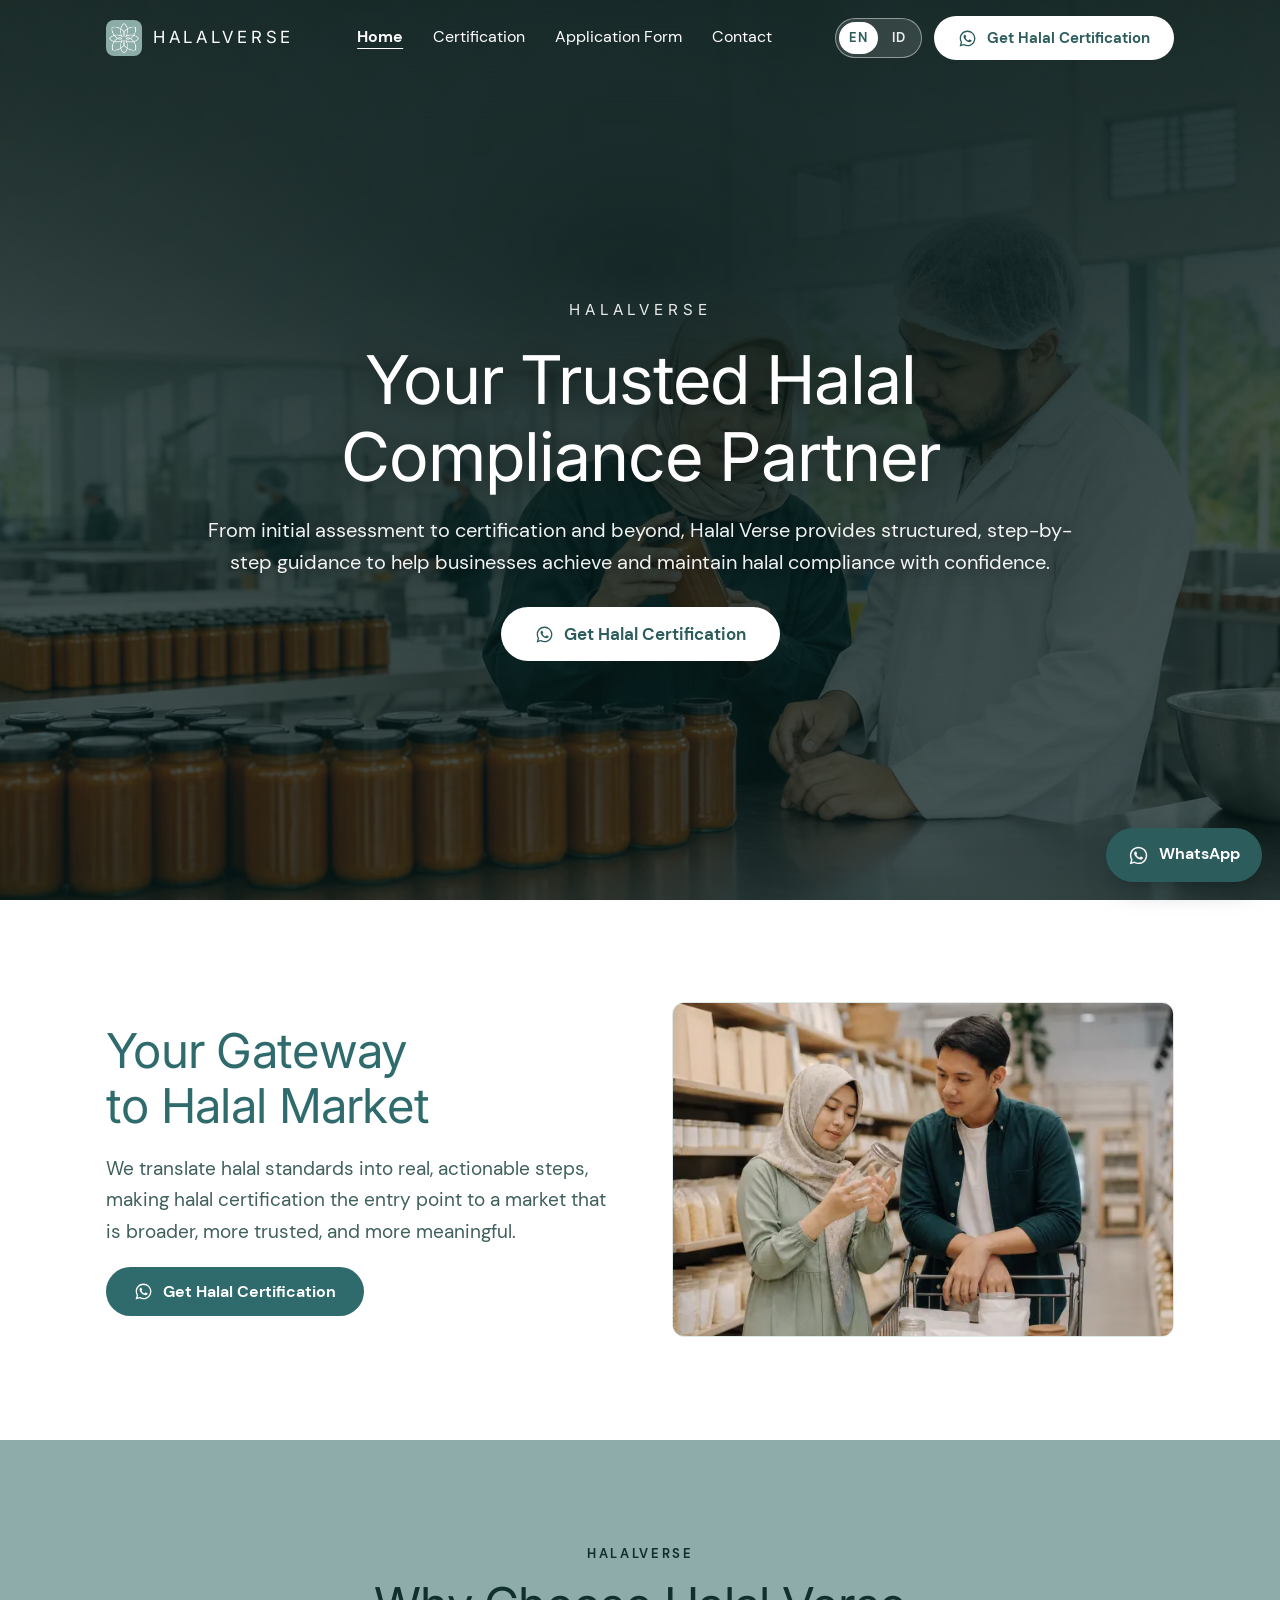
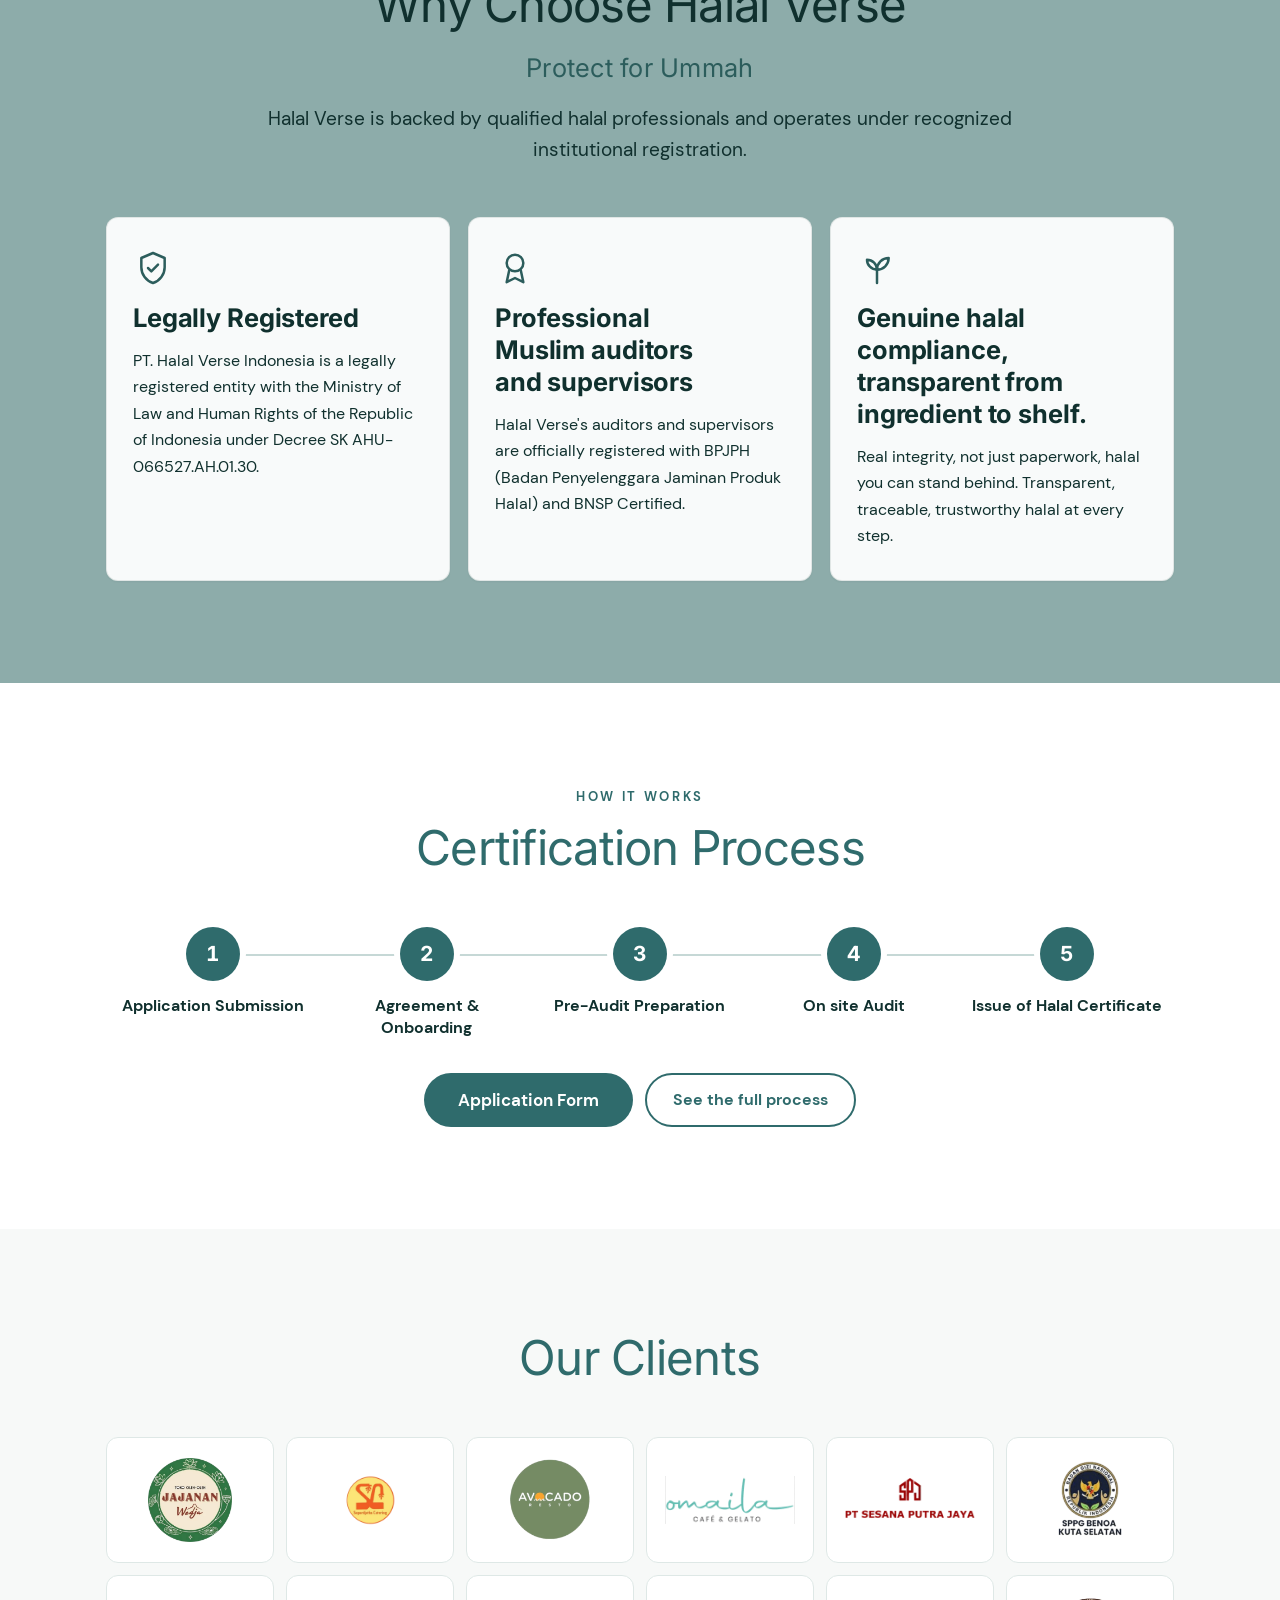
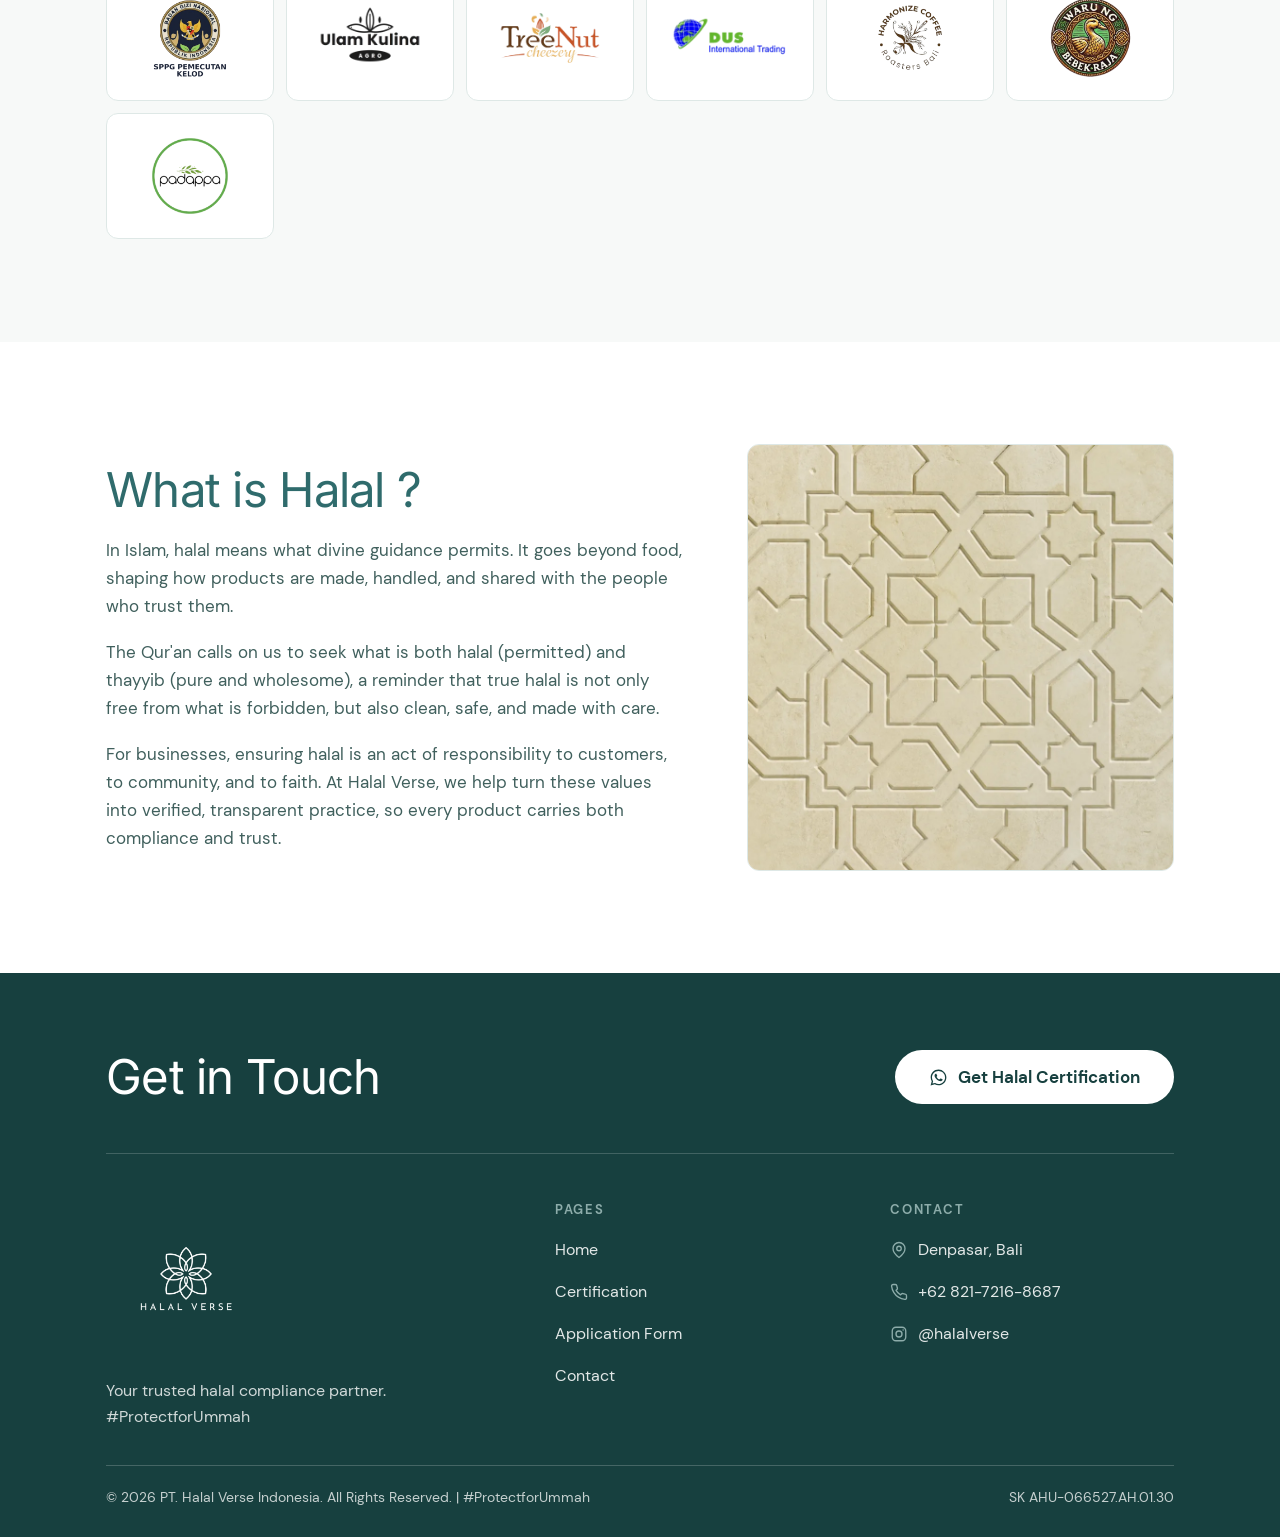
==== commit f1227928: "feat: add Indonesian version at /id/ with language switcher Every page now exists in both languages " ====
--- a/index.html
+++ b/index.html
@@ -6,9 +6,13 @@
   <title>Halal Verse Indonesia — Your Trusted Halal Compliance Partner</title>
   <meta name="description" content="From initial assessment to certification and beyond, Halal Verse provides structured, step-by-step guidance to help businesses achieve and maintain halal compliance with confidence." />
   <link rel="canonical" href="https://halalverseindonesia.com/" />
+  <link rel="alternate" hreflang="en" href="https://halalverseindonesia.com/" />
+  <link rel="alternate" hreflang="id" href="https://halalverseindonesia.com/id/" />
+  <link rel="alternate" hreflang="x-default" href="https://halalverseindonesia.com/" />
 
   <meta property="og:type" content="website" />
   <meta property="og:site_name" content="Halal Verse Indonesia" />
+  <meta property="og:locale" content="en_US" />
   <meta property="og:title" content="Halal Verse Indonesia — Your Trusted Halal Compliance Partner" />
   <meta property="og:description" content="From initial assessment to certification and beyond, Halal Verse provides structured, step-by-step guidance to help businesses achieve and maintain halal compliance with confidence." />
   <meta property="og:url" content="https://halalverseindonesia.com/" />
@@ -25,7 +29,7 @@
   <link rel="stylesheet" href="/assets/css/site.css" />
   <script>document.documentElement.classList.add("js");</script>
 
-<script type="application/ld+json">{"@context":"https://schema.org","@type":["Organization","LocalBusiness"],"@id":"https://halalverseindonesia.com/#organization","name":"PT. Halal Verse Indonesia","alternateName":"Halal Verse","url":"https://halalverseindonesia.com/","logo":"https://halalverseindonesia.com/assets/img/logo-mark.webp","description":"Halal Verse guides businesses through the entire halal certification journey, from initial readiness assessment to certification and beyond. Based in Denpasar, Bali.","telephone":"+6282172168687","address":{"@type":"PostalAddress","streetAddress":"Jalan Gunung Talang No. B7","addressLocality":"Denpasar","addressRegion":"Bali","addressCountry":"ID"},"areaServed":[{"@type":"AdministrativeArea","name":"Bali"},{"@type":"Country","name":"Indonesia"}],"sameAs":["https://www.instagram.com/halalverse/"]}</script>
+<script type="application/ld+json">{"@context":"https://schema.org","@type":["Organization","LocalBusiness"],"@id":"https://halalverseindonesia.com/#organization","name":"PT. Halal Verse Indonesia","alternateName":"Halal Verse","url":"https://halalverseindonesia.com/","logo":"https://halalverseindonesia.com/assets/img/logo-mark.webp","description":"From initial assessment to certification and beyond, Halal Verse provides structured, step-by-step guidance to help businesses achieve and maintain halal compliance with confidence.","telephone":"+6282172168687","address":{"@type":"PostalAddress","streetAddress":"Jalan Gunung Talang No. B7","addressLocality":"Denpasar","addressRegion":"Bali","addressCountry":"ID"},"areaServed":[{"@type":"AdministrativeArea","name":"Bali"},{"@type":"Country","name":"Indonesia"}],"sameAs":["https://www.instagram.com/halalverse/"],"knowsLanguage":["en","id"]}</script>
   <script>
     /* Old Canva links used #page-XXXX fragments that were shared on WhatsApp
        and Instagram. Map them to the new URLs so they still land correctly. */
@@ -44,7 +48,7 @@
   <a class="skip-link" href="#main">Skip to content</a>
 <header class="site-header site-header--over" id="site-header">
     <div class="wrap site-header__inner">
-      <a class="brand" href="/" aria-label="Halal Verse Indonesia — home">
+      <a class="brand" href="/" aria-label="Halal Verse Indonesia — Home">
         <img class="brand__mark" src="/assets/img/logo-mark.webp" width="36" height="36" alt="" />
         <span class="brand__name">Halalverse</span>
       </a>
@@ -58,10 +62,20 @@
           <a href="/certification/">Certification</a>
           <a href="/application-form/">Application Form</a>
           <a href="/contact/">Contact</a>
+        <nav class="lang lang--menu" aria-label="Language">
+        <span class="lang__current" aria-current="true">EN</span>
+        <a class="lang__other" href="/id/" hreflang="id" lang="id" title="Baca dalam Bahasa Indonesia">ID</a>
+      </nav>
         <a class="btn btn--primary nav__cta" href="https://wa.me/6282172168687?text=Hello%20Halal%20Verse%2C%20I%20would%20like%20to%20ask%20about%20halal%20certification." target="_blank" rel="noopener" data-where="mobile-menu"><svg class="i-wa" viewBox="0 0 24 24" fill="currentColor" aria-hidden="true"><path d="M12.04 2C6.58 2 2.13 6.45 2.13 11.91c0 1.75.46 3.45 1.32 4.95L2 22l5.25-1.38a9.9 9.9 0 0 0 4.79 1.22h.01c5.46 0 9.91-4.45 9.91-9.91 0-2.65-1.03-5.14-2.9-7.01A9.82 9.82 0 0 0 12.04 2Zm0 18.15h-.01a8.2 8.2 0 0 1-4.19-1.15l-.3-.18-3.12.82.83-3.04-.2-.31a8.19 8.19 0 0 1-1.26-4.38c0-4.54 3.7-8.23 8.25-8.23 2.2 0 4.27.86 5.83 2.41a8.18 8.18 0 0 1 2.41 5.83c0 4.54-3.7 8.23-8.24 8.23Zm4.52-6.16c-.25-.12-1.47-.72-1.69-.81-.23-.08-.39-.12-.56.13-.16.24-.64.8-.78.97-.14.16-.29.18-.53.06-.25-.12-1.05-.39-1.99-1.23-.74-.66-1.23-1.47-1.38-1.72-.14-.25-.01-.38.11-.5.11-.11.25-.29.37-.43.12-.15.16-.25.25-.41.08-.17.04-.31-.02-.43-.06-.12-.56-1.34-.76-1.84-.2-.48-.4-.41-.56-.42h-.47c-.17 0-.43.06-.66.31-.23.25-.86.85-.86 2.06s.89 2.39 1.01 2.56c.12.16 1.74 2.66 4.22 3.73.59.25 1.05.4 1.41.52.59.19 1.13.16 1.56.1.48-.07 1.47-.6 1.68-1.18.21-.58.21-1.08.14-1.18-.06-.11-.22-.17-.47-.29Z"/></svg> Get Halal Certification</a>
       </nav>
 
-      <a class="btn btn--primary header-cta" href="https://wa.me/6282172168687?text=Hello%20Halal%20Verse%2C%20I%20would%20like%20to%20ask%20about%20halal%20certification." target="_blank" rel="noopener" data-where="header"><svg class="i-wa" viewBox="0 0 24 24" fill="currentColor" aria-hidden="true"><path d="M12.04 2C6.58 2 2.13 6.45 2.13 11.91c0 1.75.46 3.45 1.32 4.95L2 22l5.25-1.38a9.9 9.9 0 0 0 4.79 1.22h.01c5.46 0 9.91-4.45 9.91-9.91 0-2.65-1.03-5.14-2.9-7.01A9.82 9.82 0 0 0 12.04 2Zm0 18.15h-.01a8.2 8.2 0 0 1-4.19-1.15l-.3-.18-3.12.82.83-3.04-.2-.31a8.19 8.19 0 0 1-1.26-4.38c0-4.54 3.7-8.23 8.25-8.23 2.2 0 4.27.86 5.83 2.41a8.18 8.18 0 0 1 2.41 5.83c0 4.54-3.7 8.23-8.24 8.23Zm4.52-6.16c-.25-.12-1.47-.72-1.69-.81-.23-.08-.39-.12-.56.13-.16.24-.64.8-.78.97-.14.16-.29.18-.53.06-.25-.12-1.05-.39-1.99-1.23-.74-.66-1.23-1.47-1.38-1.72-.14-.25-.01-.38.11-.5.11-.11.25-.29.37-.43.12-.15.16-.25.25-.41.08-.17.04-.31-.02-.43-.06-.12-.56-1.34-.76-1.84-.2-.48-.4-.41-.56-.42h-.47c-.17 0-.43.06-.66.31-.23.25-.86.85-.86 2.06s.89 2.39 1.01 2.56c.12.16 1.74 2.66 4.22 3.73.59.25 1.05.4 1.41.52.59.19 1.13.16 1.56.1.48-.07 1.47-.6 1.68-1.18.21-.58.21-1.08.14-1.18-.06-.11-.22-.17-.47-.29Z"/></svg> Get Halal Certification</a>
+      <div class="header-cta">
+        <nav class="lang" aria-label="Language">
+        <span class="lang__current" aria-current="true">EN</span>
+        <a class="lang__other" href="/id/" hreflang="id" lang="id" title="Baca dalam Bahasa Indonesia">ID</a>
+      </nav>
+        <a class="btn btn--primary" href="https://wa.me/6282172168687?text=Hello%20Halal%20Verse%2C%20I%20would%20like%20to%20ask%20about%20halal%20certification." target="_blank" rel="noopener" data-where="header"><svg class="i-wa" viewBox="0 0 24 24" fill="currentColor" aria-hidden="true"><path d="M12.04 2C6.58 2 2.13 6.45 2.13 11.91c0 1.75.46 3.45 1.32 4.95L2 22l5.25-1.38a9.9 9.9 0 0 0 4.79 1.22h.01c5.46 0 9.91-4.45 9.91-9.91 0-2.65-1.03-5.14-2.9-7.01A9.82 9.82 0 0 0 12.04 2Zm0 18.15h-.01a8.2 8.2 0 0 1-4.19-1.15l-.3-.18-3.12.82.83-3.04-.2-.31a8.19 8.19 0 0 1-1.26-4.38c0-4.54 3.7-8.23 8.25-8.23 2.2 0 4.27.86 5.83 2.41a8.18 8.18 0 0 1 2.41 5.83c0 4.54-3.7 8.23-8.24 8.23Zm4.52-6.16c-.25-.12-1.47-.72-1.69-.81-.23-.08-.39-.12-.56.13-.16.24-.64.8-.78.97-.14.16-.29.18-.53.06-.25-.12-1.05-.39-1.99-1.23-.74-.66-1.23-1.47-1.38-1.72-.14-.25-.01-.38.11-.5.11-.11.25-.29.37-.43.12-.15.16-.25.25-.41.08-.17.04-.31-.02-.43-.06-.12-.56-1.34-.76-1.84-.2-.48-.4-.41-.56-.42h-.47c-.17 0-.43.06-.66.31-.23.25-.86.85-.86 2.06s.89 2.39 1.01 2.56c.12.16 1.74 2.66 4.22 3.73.59.25 1.05.4 1.41.52.59.19 1.13.16 1.56.1.48-.07 1.47-.6 1.68-1.18.21-.58.21-1.08.14-1.18-.06-.11-.22-.17-.47-.29Z"/></svg> Get Halal Certification</a>
+      </div>
     </div>
   </header>
 
@@ -69,7 +83,7 @@
 <section class="hero" id="hero">
       <div class="hero__bg" aria-hidden="true"></div>
       <div class="hero__scrim" aria-hidden="true"></div>
-      <p class="sr-only">Photograph: a Halal Verse supervisor and an auditor inspecting a jar of sauce on the line in a food production facility.</p>
+      <p class="sr-only">A Halal Verse supervisor and an auditor inspecting a jar of sauce on the line in a food production facility.</p>
 
       <div class="wrap hero__inner">
         <p class="hero__eyebrow">Halalverse</p>
@@ -79,7 +93,6 @@
           <a class="btn btn--light btn--lg" href="https://wa.me/6282172168687?text=Hello%20Halal%20Verse%2C%20I%20would%20like%20to%20ask%20about%20halal%20certification." target="_blank" rel="noopener" data-where="hero"><svg class="i-wa" viewBox="0 0 24 24" fill="currentColor" aria-hidden="true"><path d="M12.04 2C6.58 2 2.13 6.45 2.13 11.91c0 1.75.46 3.45 1.32 4.95L2 22l5.25-1.38a9.9 9.9 0 0 0 4.79 1.22h.01c5.46 0 9.91-4.45 9.91-9.91 0-2.65-1.03-5.14-2.9-7.01A9.82 9.82 0 0 0 12.04 2Zm0 18.15h-.01a8.2 8.2 0 0 1-4.19-1.15l-.3-.18-3.12.82.83-3.04-.2-.31a8.19 8.19 0 0 1-1.26-4.38c0-4.54 3.7-8.23 8.25-8.23 2.2 0 4.27.86 5.83 2.41a8.18 8.18 0 0 1 2.41 5.83c0 4.54-3.7 8.23-8.24 8.23Zm4.52-6.16c-.25-.12-1.47-.72-1.69-.81-.23-.08-.39-.12-.56.13-.16.24-.64.8-.78.97-.14.16-.29.18-.53.06-.25-.12-1.05-.39-1.99-1.23-.74-.66-1.23-1.47-1.38-1.72-.14-.25-.01-.38.11-.5.11-.11.25-.29.37-.43.12-.15.16-.25.25-.41.08-.17.04-.31-.02-.43-.06-.12-.56-1.34-.76-1.84-.2-.48-.4-.41-.56-.42h-.47c-.17 0-.43.06-.66.31-.23.25-.86.85-.86 2.06s.89 2.39 1.01 2.56c.12.16 1.74 2.66 4.22 3.73.59.25 1.05.4 1.41.52.59.19 1.13.16 1.56.1.48-.07 1.47-.6 1.68-1.18.21-.58.21-1.08.14-1.18-.06-.11-.22-.17-.47-.29Z"/></svg> Get Halal Certification</a>
         </div>
       </div>
-
     </section>
 
     <section class="section gateway" id="gateway">
@@ -199,8 +212,7 @@
           <p>For businesses, ensuring halal is an act of responsibility to customers, to community, and to faith. At Halal Verse, we help turn these values into verified, transparent practice, so every product carries both compliance and trust.</p>
         </div>
         <div class="halal__pattern">
-          <img src="/assets/img/halal-panel.webp" width="900" height="900" loading="lazy"
-               alt="Islamic geometric pattern of interlacing eight-pointed stars carved in pale limestone" />
+          <img src="/assets/img/halal-panel.webp" width="900" height="900" loading="lazy" alt="Islamic geometric pattern of interlacing eight-pointed stars carved in pale limestone" />
         </div>
       </div>
     </section>
--- a/assets/css/site.css
+++ b/assets/css/site.css
@@ -226,8 +226,8 @@
 .site-header--over .brand__name,
 .site-header--over .nav-toggle { color: #fff; }
 .site-header--over .nav-toggle { border-color: rgba(255,255,255,.5); }
-.site-header--over .header-cta { background: #fff; color: var(--teal-deep); }
-.site-header--over .header-cta:hover { background: var(--sage); color: var(--ink); }
+.site-header--over .header-cta .btn { background: #fff; color: var(--teal-deep); }
+.site-header--over .header-cta .btn:hover { background: var(--sage); color: var(--ink); }
 
 .site-header--over.is-stuck {
   background: rgba(255,255,255,.96);
@@ -237,7 +237,7 @@
 .site-header--over.is-stuck .nav a { color: var(--ink-soft); }
 .site-header--over.is-stuck .brand__name { color: var(--teal-ink); }
 .site-header--over.is-stuck .nav-toggle { color: var(--ink); border-color: var(--line); }
-.site-header--over.is-stuck .header-cta { background: var(--teal-ink); color: #fff; }
+.site-header--over.is-stuck .header-cta .btn { background: var(--teal-ink); color: #fff; }
 
 .site-header__inner {
   display: flex; align-items: center; justify-content: space-between; gap: 20px;
@@ -261,8 +261,69 @@
 .site-header--over .nav a[aria-current="page"] { color: #fff; text-decoration: underline; text-underline-offset: 6px; }
 .site-header--over.is-stuck .nav a[aria-current="page"] { color: var(--teal-ink); }
 
-.header-cta { flex: none; min-height: 44px; padding: 10px 22px; font-size: .95rem; }
+.header-cta { flex: none; display: flex; align-items: center; gap: 12px; }
+.header-cta .btn { min-height: 44px; padding: 10px 22px; font-size: .95rem; }
 .nav__cta { display: none; }
+
+/* ---------- Language switcher ----------
+   Two letters, current one solid, the other a link to the same
+   page in the other language. Never sends you to the home page. */
+
+.lang {
+  display: inline-flex;
+  align-items: center;
+  gap: 2px;
+  padding: 3px;
+  border-radius: var(--pill);
+  border: 1px solid var(--line);
+  background: var(--paper);
+  flex: none;
+}
+.lang__current,
+.lang__other {
+  display: inline-flex;
+  align-items: center;
+  justify-content: center;
+  min-width: 38px;
+  min-height: 32px;
+  padding: 0 10px;
+  border-radius: var(--pill);
+  font-family: "HV Text", system-ui, sans-serif;
+  font-size: .82rem;
+  font-weight: 700;
+  letter-spacing: .06em;
+  text-decoration: none;
+  line-height: 1;
+}
+.lang__current { background: var(--teal-ink); color: #fff; }
+.lang__other { color: var(--ink-soft); }
+.lang__other:hover { background: var(--sage-soft); color: var(--ink); }
+
+/* Over the hero the header is transparent, so the switcher goes light */
+.site-header--over .lang { border-color: rgba(255,255,255,.45); background: rgba(255,255,255,.12); }
+.site-header--over .lang__current { background: #fff; color: var(--teal-deep); }
+.site-header--over .lang__other { color: rgba(255,255,255,.9); }
+.site-header--over .lang__other:hover { background: rgba(255,255,255,.2); color: #fff; }
+
+.site-header--over.is-stuck .lang { border-color: var(--line); background: var(--paper); }
+.site-header--over.is-stuck .lang__current { background: var(--teal-ink); color: #fff; }
+.site-header--over.is-stuck .lang__other { color: var(--ink-soft); }
+
+/* Inside the mobile menu it sits on its own row, full width */
+.lang--menu { display: none; }
+@media (max-width: 1020px) {
+  .lang--menu {
+    display: inline-flex;
+    align-self: flex-start;
+    margin-top: 10px;
+    border-color: var(--line) !important;
+    background: var(--paper) !important;
+  }
+  .lang--menu .lang__current { background: var(--teal-ink) !important; color: #fff !important; }
+  .lang--menu .lang__other { color: var(--ink-soft) !important; }
+  .lang--menu .lang__current,
+  .lang--menu .lang__other { min-height: 40px; min-width: 48px; font-size: .9rem; }
+}
 
 .nav-toggle {
   display: none; align-items: center; gap: 9px; min-height: 44px; padding: 8px 14px;
@@ -283,8 +344,13 @@
   .nav[data-open="true"] { display: flex; }
   .nav a { padding: 13px 12px; font-size: 1.05rem; color: var(--ink-soft) !important; }
   .nav a[aria-current="page"] { color: var(--teal-ink) !important; text-decoration: none; }
-  .nav__cta { display: inline-flex; margin-top: 10px; color: #fff !important; }
+  /* Needs .nav a.nav__cta, not .nav__cta: `.nav a` above is (0,1,1) and
+     would otherwise win the !important fight and paint the label dark
+     teal on a dark teal button. */
+  .nav a.nav__cta { display: inline-flex; margin-top: 10px; color: #fff !important; }
+  .nav a.nav__cta:hover { color: #fff !important; }
   .header-cta { display: none; }
+  .nav .lang { align-self: flex-start; }
 }
 
 @media (max-width: 380px) {
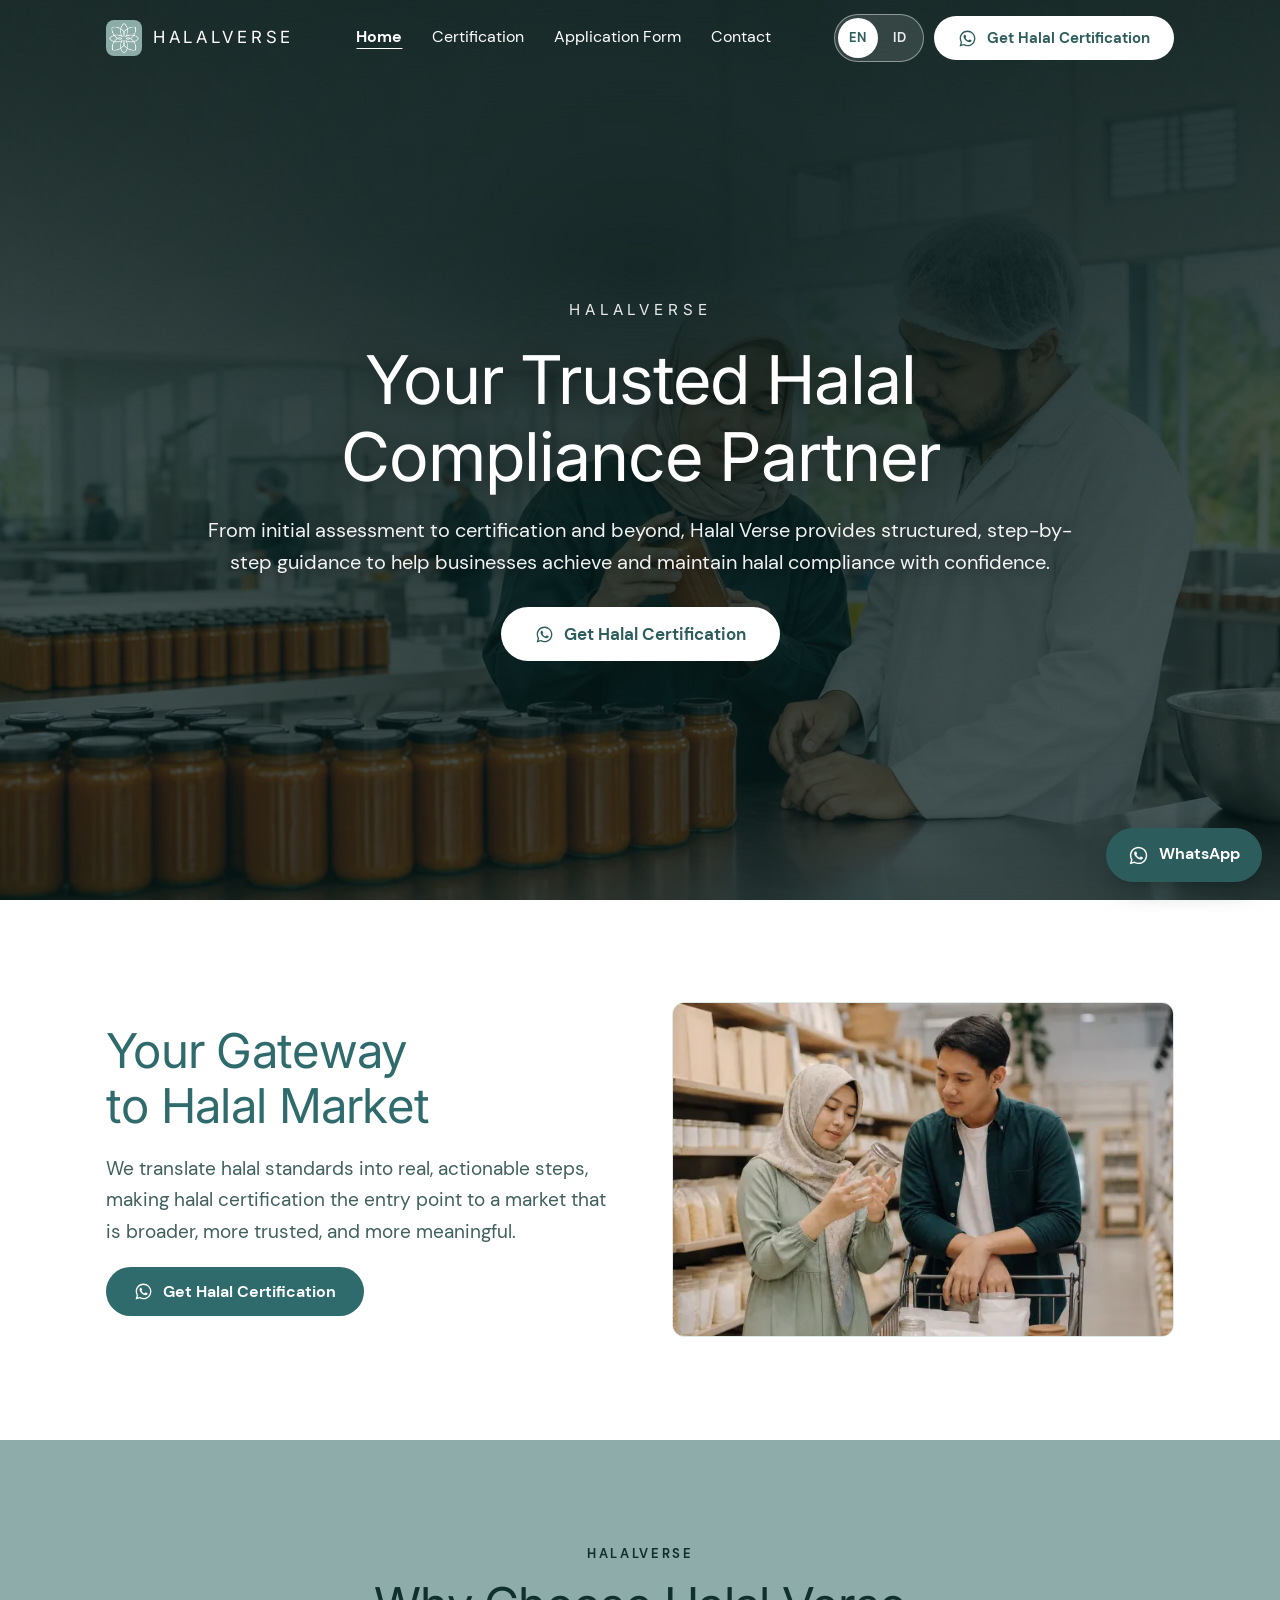
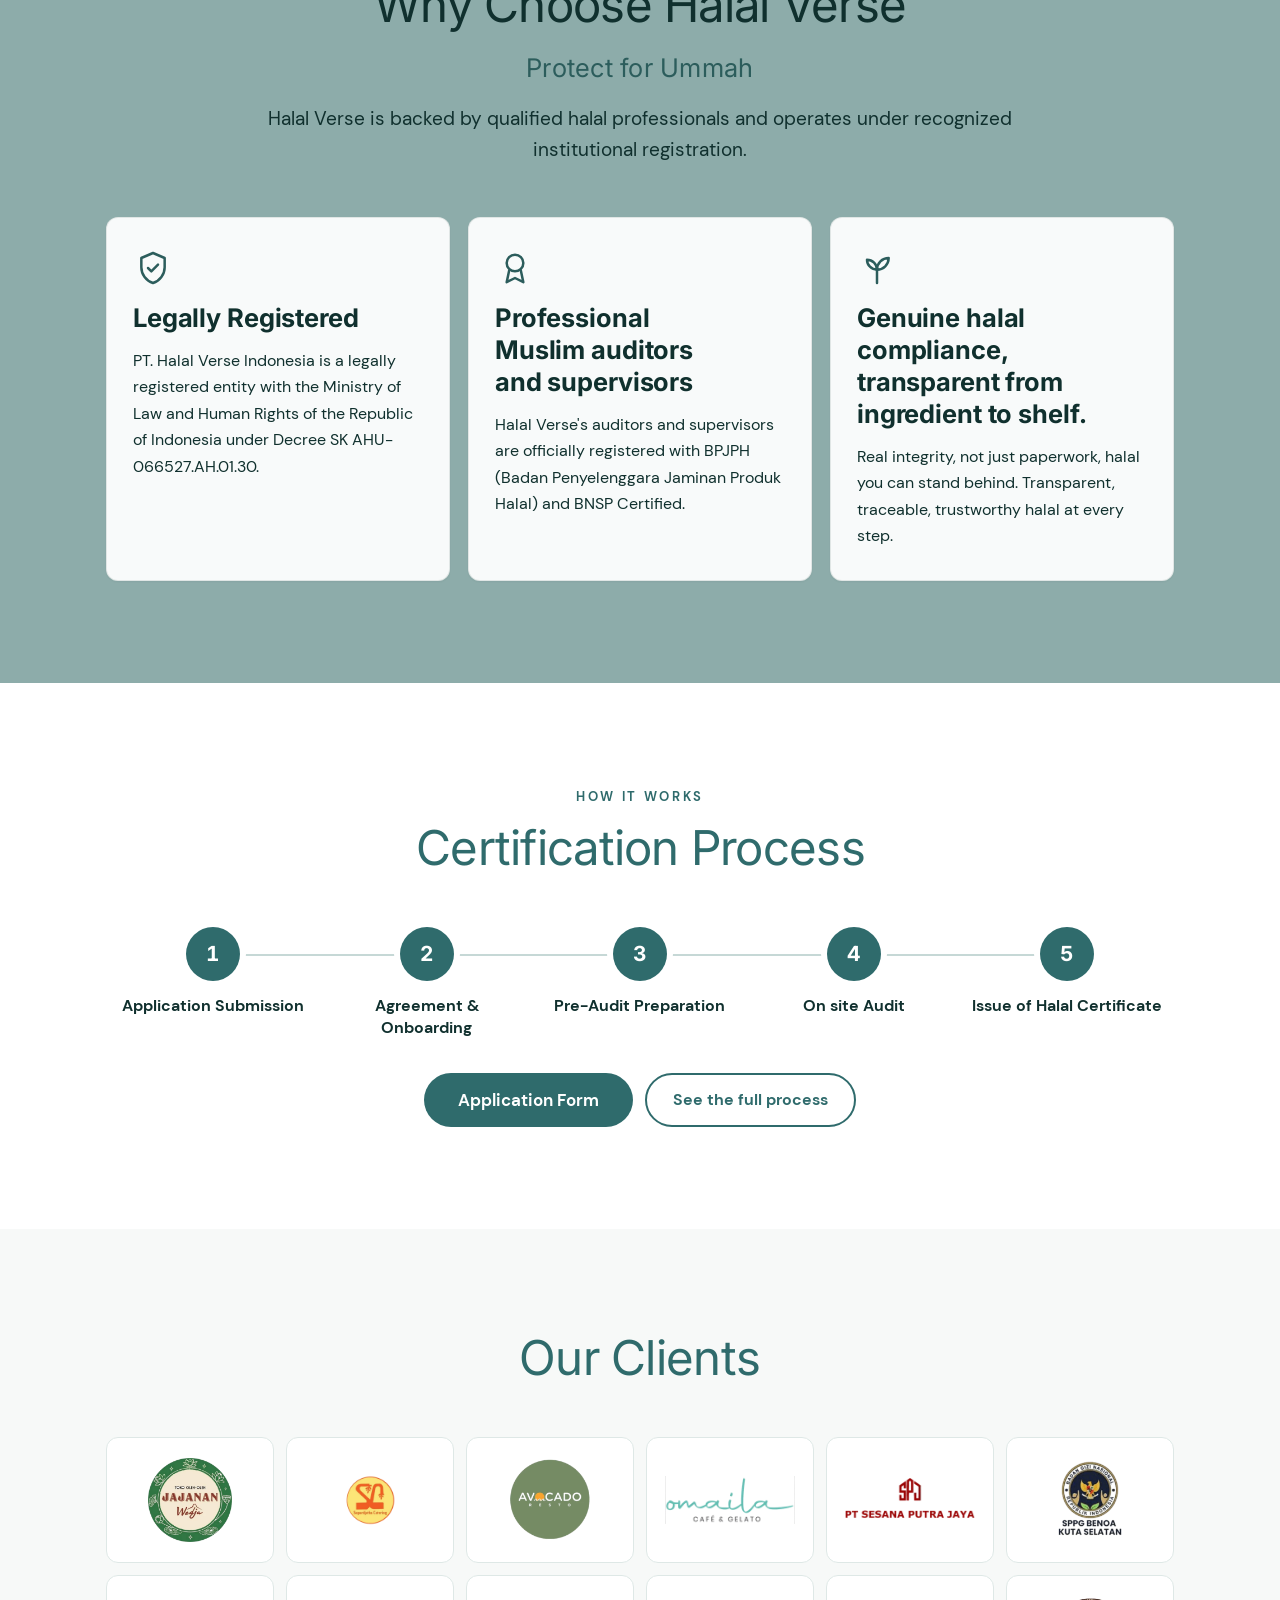
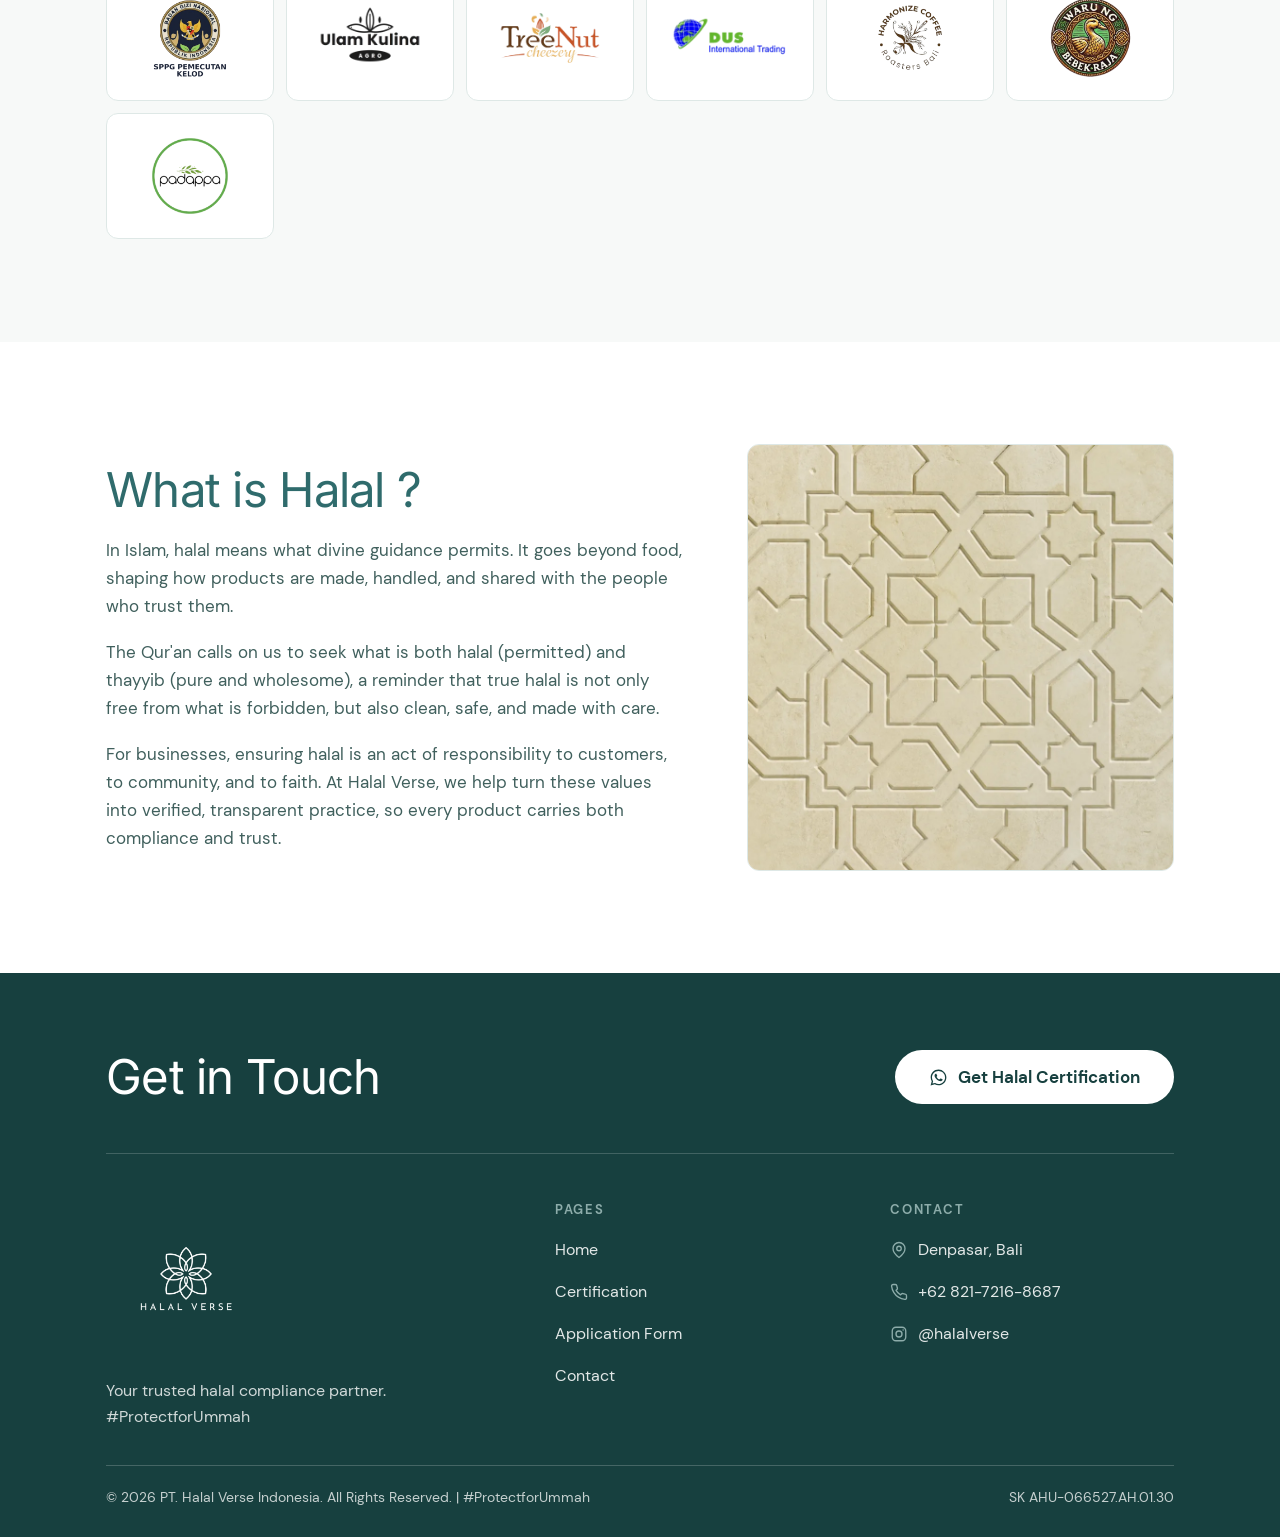
==== commit 294a019e: "fix: natural Indonesian, two-line hero, language switcher out of the menu The Indonesian read like a" ====
--- a/index.html
+++ b/index.html
@@ -53,28 +53,23 @@
         <span class="brand__name">Halalverse</span>
       </a>
 
-      <button class="nav-toggle" type="button" aria-expanded="false" aria-controls="main-nav">
-        <svg viewBox="0 0 24 24" fill="none" stroke="currentColor" stroke-width="2" stroke-linecap="round" aria-hidden="true"><path d="M4 7h16M4 12h16M4 17h16"/></svg><span>Menu</span>
-      </button>
-
       <nav class="nav" id="main-nav" aria-label="Main navigation" data-open="false">
           <a href="/" aria-current="page">Home</a>
           <a href="/certification/">Certification</a>
           <a href="/application-form/">Application Form</a>
           <a href="/contact/">Contact</a>
-        <nav class="lang lang--menu" aria-label="Language">
-        <span class="lang__current" aria-current="true">EN</span>
-        <a class="lang__other" href="/id/" hreflang="id" lang="id" title="Baca dalam Bahasa Indonesia">ID</a>
-      </nav>
         <a class="btn btn--primary nav__cta" href="https://wa.me/6282172168687?text=Hello%20Halal%20Verse%2C%20I%20would%20like%20to%20ask%20about%20halal%20certification." target="_blank" rel="noopener" data-where="mobile-menu"><svg class="i-wa" viewBox="0 0 24 24" fill="currentColor" aria-hidden="true"><path d="M12.04 2C6.58 2 2.13 6.45 2.13 11.91c0 1.75.46 3.45 1.32 4.95L2 22l5.25-1.38a9.9 9.9 0 0 0 4.79 1.22h.01c5.46 0 9.91-4.45 9.91-9.91 0-2.65-1.03-5.14-2.9-7.01A9.82 9.82 0 0 0 12.04 2Zm0 18.15h-.01a8.2 8.2 0 0 1-4.19-1.15l-.3-.18-3.12.82.83-3.04-.2-.31a8.19 8.19 0 0 1-1.26-4.38c0-4.54 3.7-8.23 8.25-8.23 2.2 0 4.27.86 5.83 2.41a8.18 8.18 0 0 1 2.41 5.83c0 4.54-3.7 8.23-8.24 8.23Zm4.52-6.16c-.25-.12-1.47-.72-1.69-.81-.23-.08-.39-.12-.56.13-.16.24-.64.8-.78.97-.14.16-.29.18-.53.06-.25-.12-1.05-.39-1.99-1.23-.74-.66-1.23-1.47-1.38-1.72-.14-.25-.01-.38.11-.5.11-.11.25-.29.37-.43.12-.15.16-.25.25-.41.08-.17.04-.31-.02-.43-.06-.12-.56-1.34-.76-1.84-.2-.48-.4-.41-.56-.42h-.47c-.17 0-.43.06-.66.31-.23.25-.86.85-.86 2.06s.89 2.39 1.01 2.56c.12.16 1.74 2.66 4.22 3.73.59.25 1.05.4 1.41.52.59.19 1.13.16 1.56.1.48-.07 1.47-.6 1.68-1.18.21-.58.21-1.08.14-1.18-.06-.11-.22-.17-.47-.29Z"/></svg> Get Halal Certification</a>
       </nav>
 
-      <div class="header-cta">
+      <div class="header-actions">
         <nav class="lang" aria-label="Language">
-        <span class="lang__current" aria-current="true">EN</span>
-        <a class="lang__other" href="/id/" hreflang="id" lang="id" title="Baca dalam Bahasa Indonesia">ID</a>
-      </nav>
-        <a class="btn btn--primary" href="https://wa.me/6282172168687?text=Hello%20Halal%20Verse%2C%20I%20would%20like%20to%20ask%20about%20halal%20certification." target="_blank" rel="noopener" data-where="header"><svg class="i-wa" viewBox="0 0 24 24" fill="currentColor" aria-hidden="true"><path d="M12.04 2C6.58 2 2.13 6.45 2.13 11.91c0 1.75.46 3.45 1.32 4.95L2 22l5.25-1.38a9.9 9.9 0 0 0 4.79 1.22h.01c5.46 0 9.91-4.45 9.91-9.91 0-2.65-1.03-5.14-2.9-7.01A9.82 9.82 0 0 0 12.04 2Zm0 18.15h-.01a8.2 8.2 0 0 1-4.19-1.15l-.3-.18-3.12.82.83-3.04-.2-.31a8.19 8.19 0 0 1-1.26-4.38c0-4.54 3.7-8.23 8.25-8.23 2.2 0 4.27.86 5.83 2.41a8.18 8.18 0 0 1 2.41 5.83c0 4.54-3.7 8.23-8.24 8.23Zm4.52-6.16c-.25-.12-1.47-.72-1.69-.81-.23-.08-.39-.12-.56.13-.16.24-.64.8-.78.97-.14.16-.29.18-.53.06-.25-.12-1.05-.39-1.99-1.23-.74-.66-1.23-1.47-1.38-1.72-.14-.25-.01-.38.11-.5.11-.11.25-.29.37-.43.12-.15.16-.25.25-.41.08-.17.04-.31-.02-.43-.06-.12-.56-1.34-.76-1.84-.2-.48-.4-.41-.56-.42h-.47c-.17 0-.43.06-.66.31-.23.25-.86.85-.86 2.06s.89 2.39 1.01 2.56c.12.16 1.74 2.66 4.22 3.73.59.25 1.05.4 1.41.52.59.19 1.13.16 1.56.1.48-.07 1.47-.6 1.68-1.18.21-.58.21-1.08.14-1.18-.06-.11-.22-.17-.47-.29Z"/></svg> Get Halal Certification</a>
+          <span class="lang__current" aria-current="true">EN</span>
+          <a class="lang__other" href="/id/" hreflang="id" lang="id" title="Baca dalam Bahasa Indonesia">ID</a>
+        </nav>
+        <button class="nav-toggle" type="button" aria-expanded="false" aria-controls="main-nav" aria-label="Menu">
+          <svg viewBox="0 0 24 24" fill="none" stroke="currentColor" stroke-width="2" stroke-linecap="round" aria-hidden="true"><path d="M4 7h16M4 12h16M4 17h16"/></svg><span class="nav-toggle__label">Menu</span>
+        </button>
+        <a class="btn btn--primary header-cta" href="https://wa.me/6282172168687?text=Hello%20Halal%20Verse%2C%20I%20would%20like%20to%20ask%20about%20halal%20certification." target="_blank" rel="noopener" data-where="header"><svg class="i-wa" viewBox="0 0 24 24" fill="currentColor" aria-hidden="true"><path d="M12.04 2C6.58 2 2.13 6.45 2.13 11.91c0 1.75.46 3.45 1.32 4.95L2 22l5.25-1.38a9.9 9.9 0 0 0 4.79 1.22h.01c5.46 0 9.91-4.45 9.91-9.91 0-2.65-1.03-5.14-2.9-7.01A9.82 9.82 0 0 0 12.04 2Zm0 18.15h-.01a8.2 8.2 0 0 1-4.19-1.15l-.3-.18-3.12.82.83-3.04-.2-.31a8.19 8.19 0 0 1-1.26-4.38c0-4.54 3.7-8.23 8.25-8.23 2.2 0 4.27.86 5.83 2.41a8.18 8.18 0 0 1 2.41 5.83c0 4.54-3.7 8.23-8.24 8.23Zm4.52-6.16c-.25-.12-1.47-.72-1.69-.81-.23-.08-.39-.12-.56.13-.16.24-.64.8-.78.97-.14.16-.29.18-.53.06-.25-.12-1.05-.39-1.99-1.23-.74-.66-1.23-1.47-1.38-1.72-.14-.25-.01-.38.11-.5.11-.11.25-.29.37-.43.12-.15.16-.25.25-.41.08-.17.04-.31-.02-.43-.06-.12-.56-1.34-.76-1.84-.2-.48-.4-.41-.56-.42h-.47c-.17 0-.43.06-.66.31-.23.25-.86.85-.86 2.06s.89 2.39 1.01 2.56c.12.16 1.74 2.66 4.22 3.73.59.25 1.05.4 1.41.52.59.19 1.13.16 1.56.1.48-.07 1.47-.6 1.68-1.18.21-.58.21-1.08.14-1.18-.06-.11-.22-.17-.47-.29Z"/></svg> Get Halal Certification</a>
       </div>
     </div>
   </header>
--- a/assets/css/site.css
+++ b/assets/css/site.css
@@ -226,8 +226,8 @@
 .site-header--over .brand__name,
 .site-header--over .nav-toggle { color: #fff; }
 .site-header--over .nav-toggle { border-color: rgba(255,255,255,.5); }
-.site-header--over .header-cta .btn { background: #fff; color: var(--teal-deep); }
-.site-header--over .header-cta .btn:hover { background: var(--sage); color: var(--ink); }
+.site-header--over .header-cta { background: #fff; color: var(--teal-deep); }
+.site-header--over .header-cta:hover { background: var(--sage); color: var(--ink); }
 
 .site-header--over.is-stuck {
   background: rgba(255,255,255,.96);
@@ -237,7 +237,7 @@
 .site-header--over.is-stuck .nav a { color: var(--ink-soft); }
 .site-header--over.is-stuck .brand__name { color: var(--teal-ink); }
 .site-header--over.is-stuck .nav-toggle { color: var(--ink); border-color: var(--line); }
-.site-header--over.is-stuck .header-cta .btn { background: var(--teal-ink); color: #fff; }
+.site-header--over.is-stuck .header-cta { background: var(--teal-ink); color: #fff; }
 
 .site-header__inner {
   display: flex; align-items: center; justify-content: space-between; gap: 20px;
@@ -261,8 +261,11 @@
 .site-header--over .nav a[aria-current="page"] { color: #fff; text-decoration: underline; text-underline-offset: 6px; }
 .site-header--over.is-stuck .nav a[aria-current="page"] { color: var(--teal-ink); }
 
-.header-cta { flex: none; display: flex; align-items: center; gap: 12px; }
-.header-cta .btn { min-height: 44px; padding: 10px 22px; font-size: .95rem; }
+/* Language switcher, burger and CTA sit together on the right.
+   The switcher is visible at every width — on a phone it must not
+   be buried behind the burger. */
+.header-actions { flex: none; display: flex; align-items: center; gap: 10px; }
+.header-cta { min-height: 44px; padding: 10px 22px; font-size: .95rem; }
 .nav__cta { display: none; }
 
 /* ---------- Language switcher ----------
@@ -284,8 +287,8 @@
   display: inline-flex;
   align-items: center;
   justify-content: center;
-  min-width: 38px;
-  min-height: 32px;
+  min-width: 40px;
+  min-height: 40px;
   padding: 0 10px;
   border-radius: var(--pill);
   font-family: "HV Text", system-ui, sans-serif;
@@ -309,21 +312,6 @@
 .site-header--over.is-stuck .lang__current { background: var(--teal-ink); color: #fff; }
 .site-header--over.is-stuck .lang__other { color: var(--ink-soft); }
 
-/* Inside the mobile menu it sits on its own row, full width */
-.lang--menu { display: none; }
-@media (max-width: 1020px) {
-  .lang--menu {
-    display: inline-flex;
-    align-self: flex-start;
-    margin-top: 10px;
-    border-color: var(--line) !important;
-    background: var(--paper) !important;
-  }
-  .lang--menu .lang__current { background: var(--teal-ink) !important; color: #fff !important; }
-  .lang--menu .lang__other { color: var(--ink-soft) !important; }
-  .lang--menu .lang__current,
-  .lang--menu .lang__other { min-height: 40px; min-width: 48px; font-size: .9rem; }
-}
 
 .nav-toggle {
   display: none; align-items: center; gap: 9px; min-height: 44px; padding: 8px 14px;
@@ -334,6 +322,7 @@
 
 @media (max-width: 1020px) {
   .nav-toggle { display: inline-flex; }
+  .header-cta { display: none; }
   .nav {
     display: none; position: absolute; top: 100%; left: 0; right: 0;
     flex-direction: column; align-items: stretch; gap: 2px;
@@ -349,13 +338,19 @@
      teal on a dark teal button. */
   .nav a.nav__cta { display: inline-flex; margin-top: 10px; color: #fff !important; }
   .nav a.nav__cta:hover { color: #fff !important; }
-  .header-cta { display: none; }
-  .nav .lang { align-self: flex-start; }
+}
+
+@media (max-width: 560px) {
+  /* Icon-only burger so the language switcher always fits beside it */
+  .nav-toggle__label { display: none; }
+  .nav-toggle { padding: 8px 11px; }
+  .header-actions { gap: 8px; }
 }
 
 @media (max-width: 380px) {
-  .brand__name { font-size: .92rem; letter-spacing: .14em; }
+  .brand__name { display: none; }
   .btn { padding: 12px 18px; font-size: .95rem; }
+  .lang__current, .lang__other { min-width: 36px; padding: 0 7px; }
 }
 
 /* ---------- Hero: full-bleed ---------- */
@@ -395,7 +390,11 @@
   letter-spacing: .32em; text-transform: uppercase; color: rgba(255,255,255,.9);
 }
 
-.hero h1 { color: #fff; max-width: 16ch; text-shadow: 0 2px 28px rgba(4,18,17,.55); }
+.hero h1 { color: #fff; max-width: 20ch; text-wrap: nowrap; text-shadow: 0 2px 28px rgba(4,18,17,.55); }
+/* Keep the headline at exactly the two lines the <br> gives it, at every
+   width. Shrink the type instead of letting it wrap to three. */
+@media (max-width: 620px) { .hero h1 { font-size: 2.05rem; max-width: 100%; } }
+@media (max-width: 380px) { .hero h1 { font-size: 1.78rem; } }
 
 .hero__lede {
   font-size: clamp(1.02rem, .95rem + .4vw, 1.22rem);
